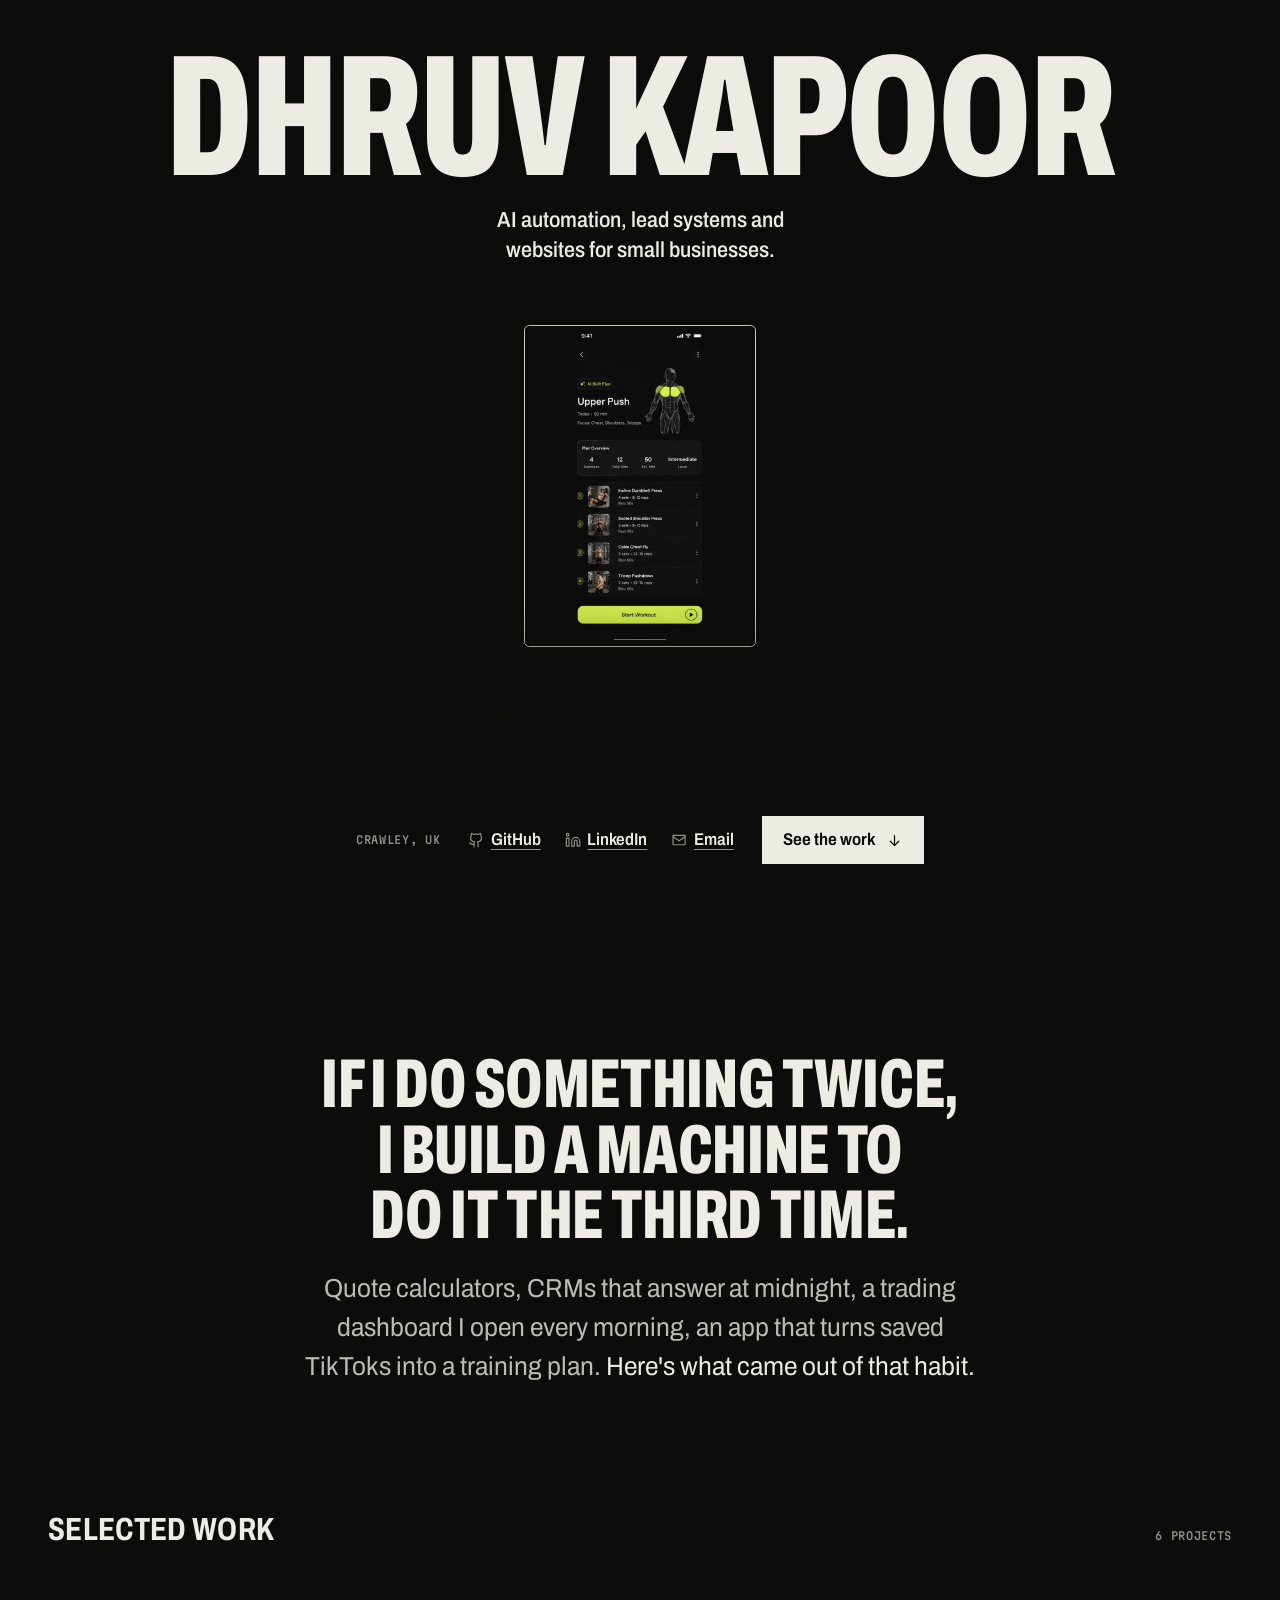
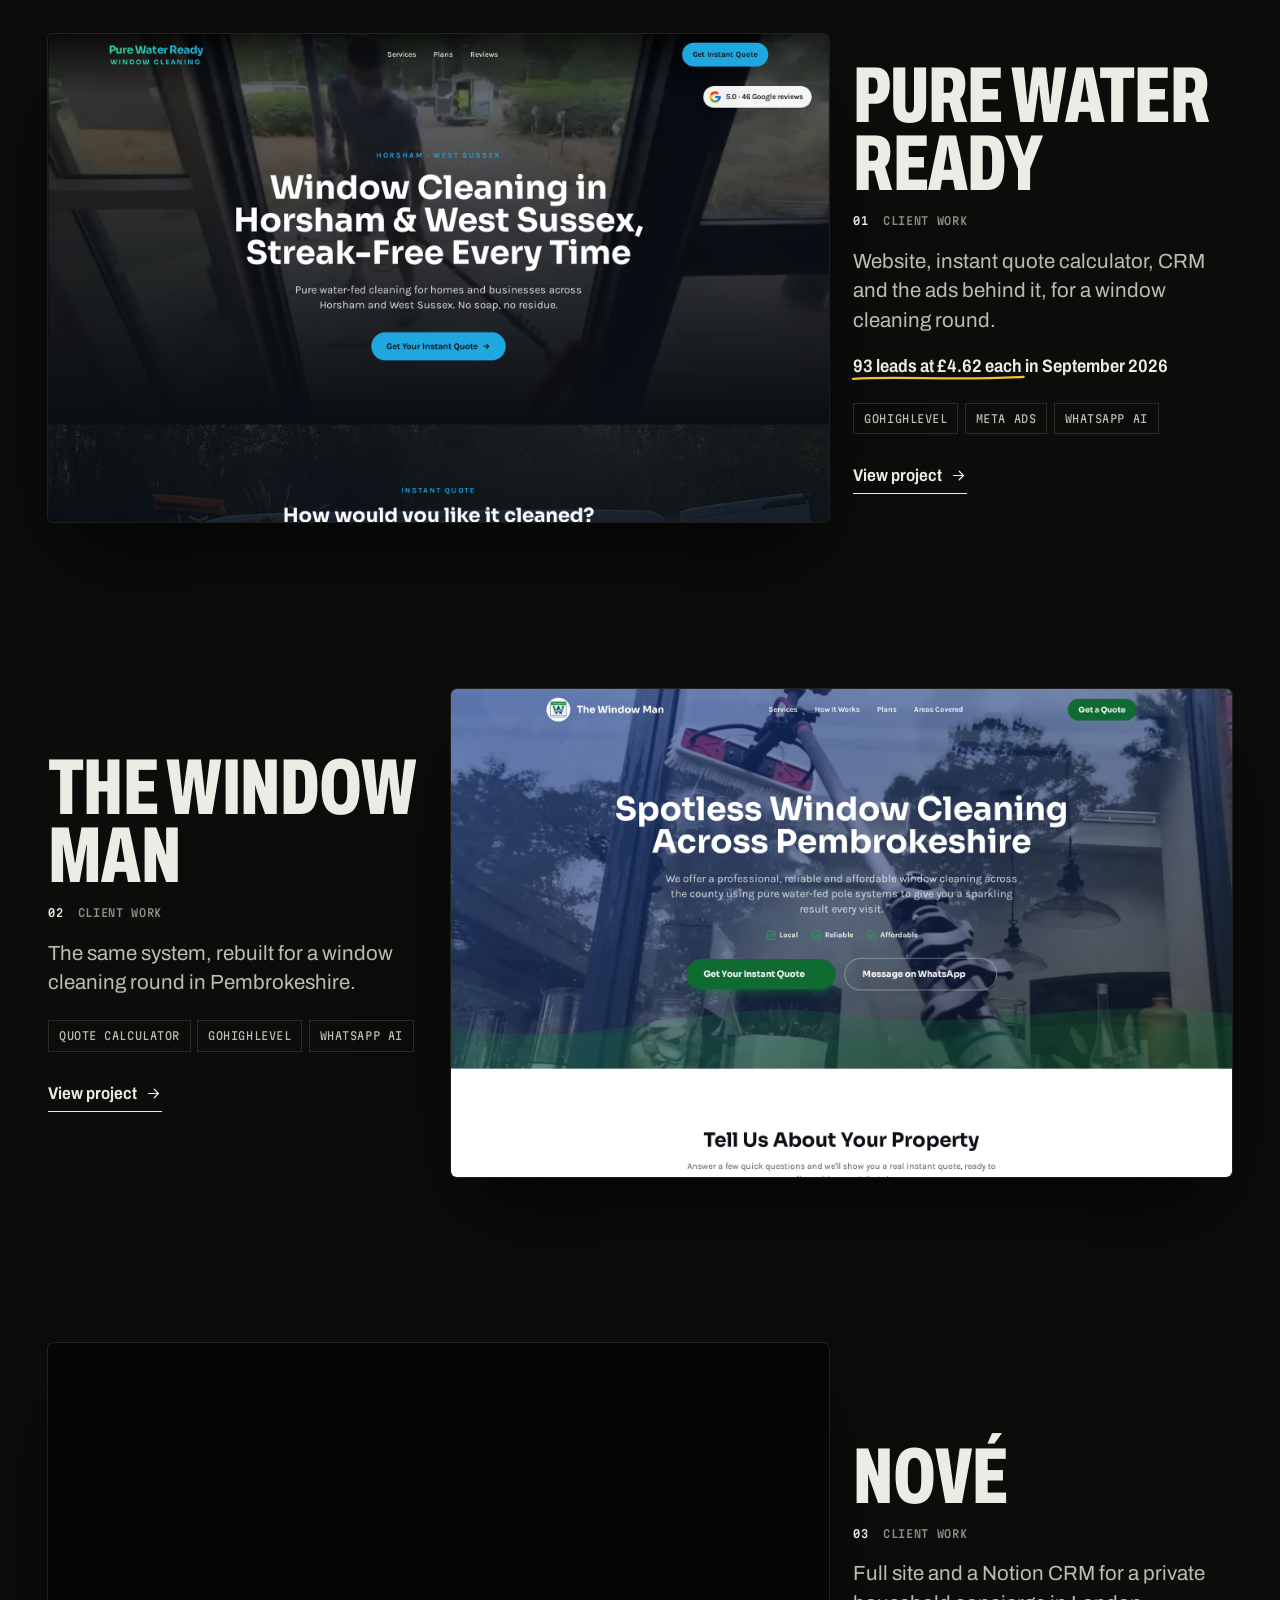
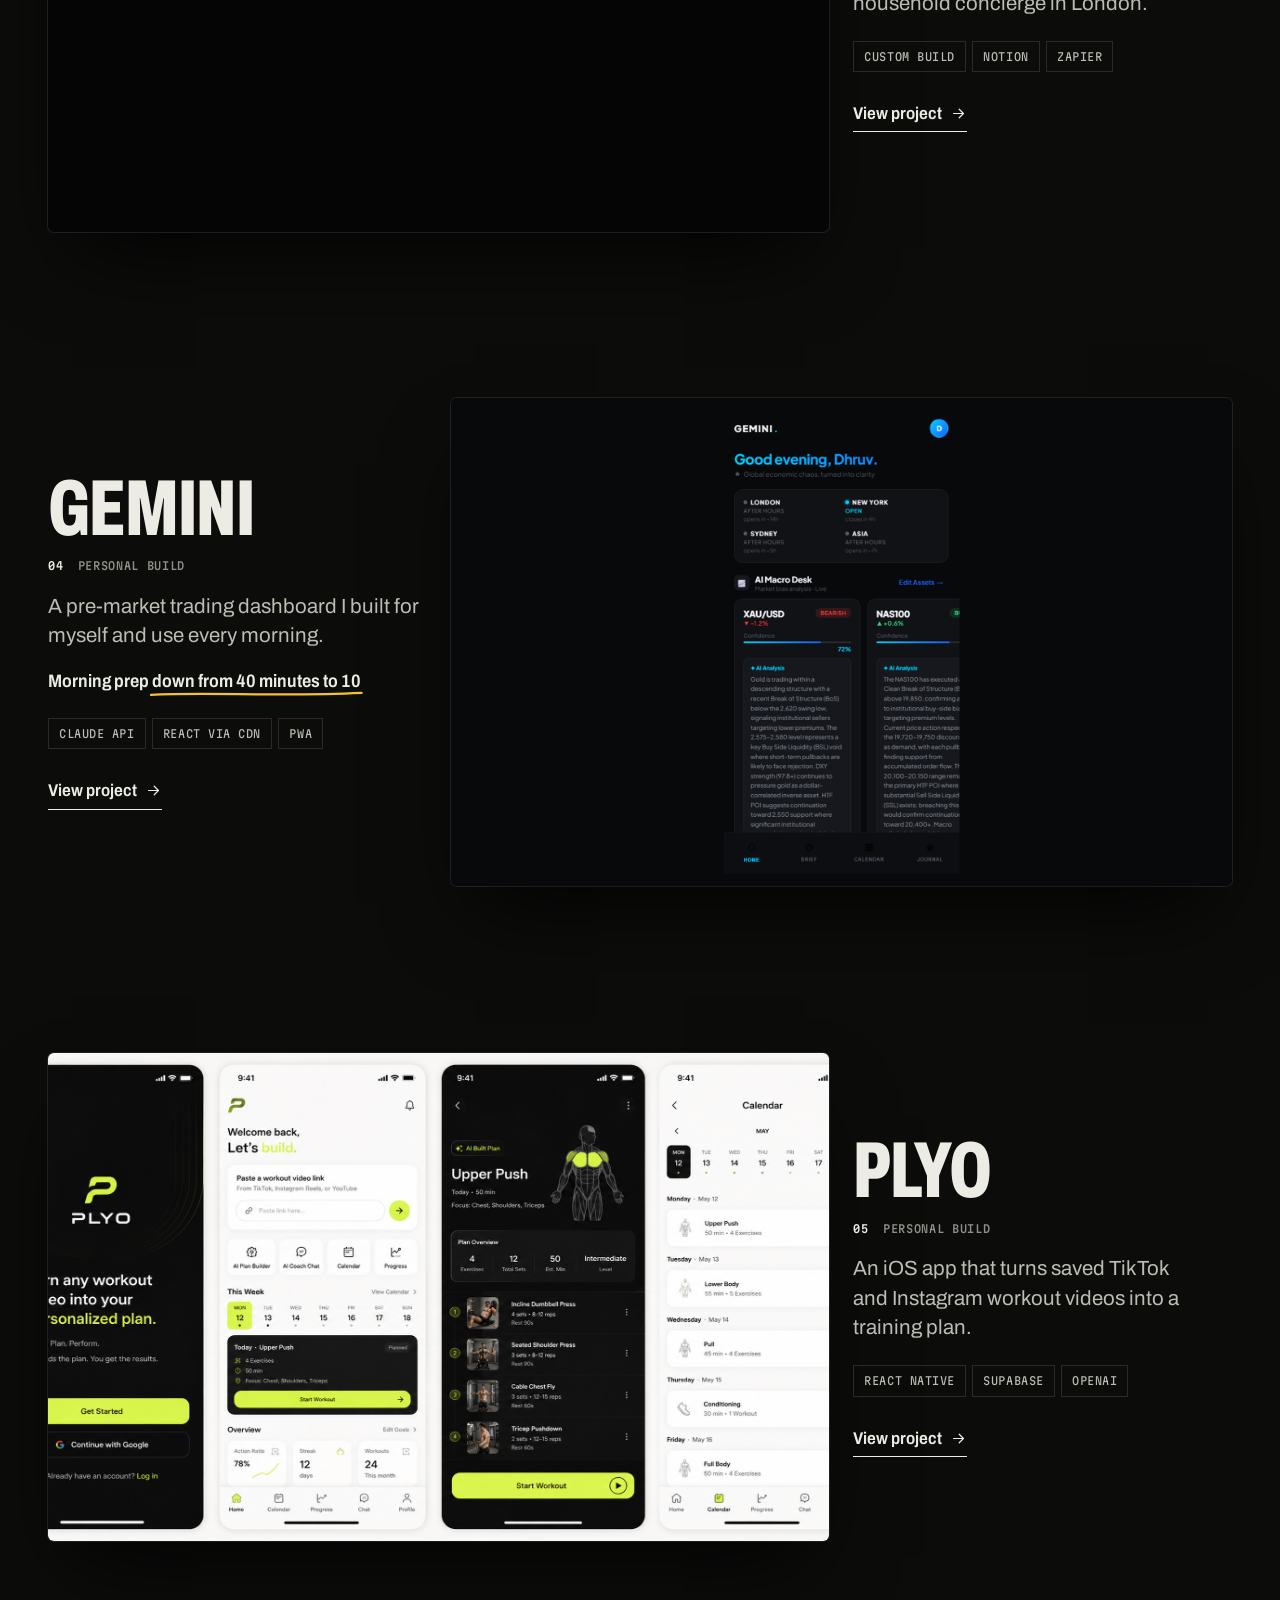
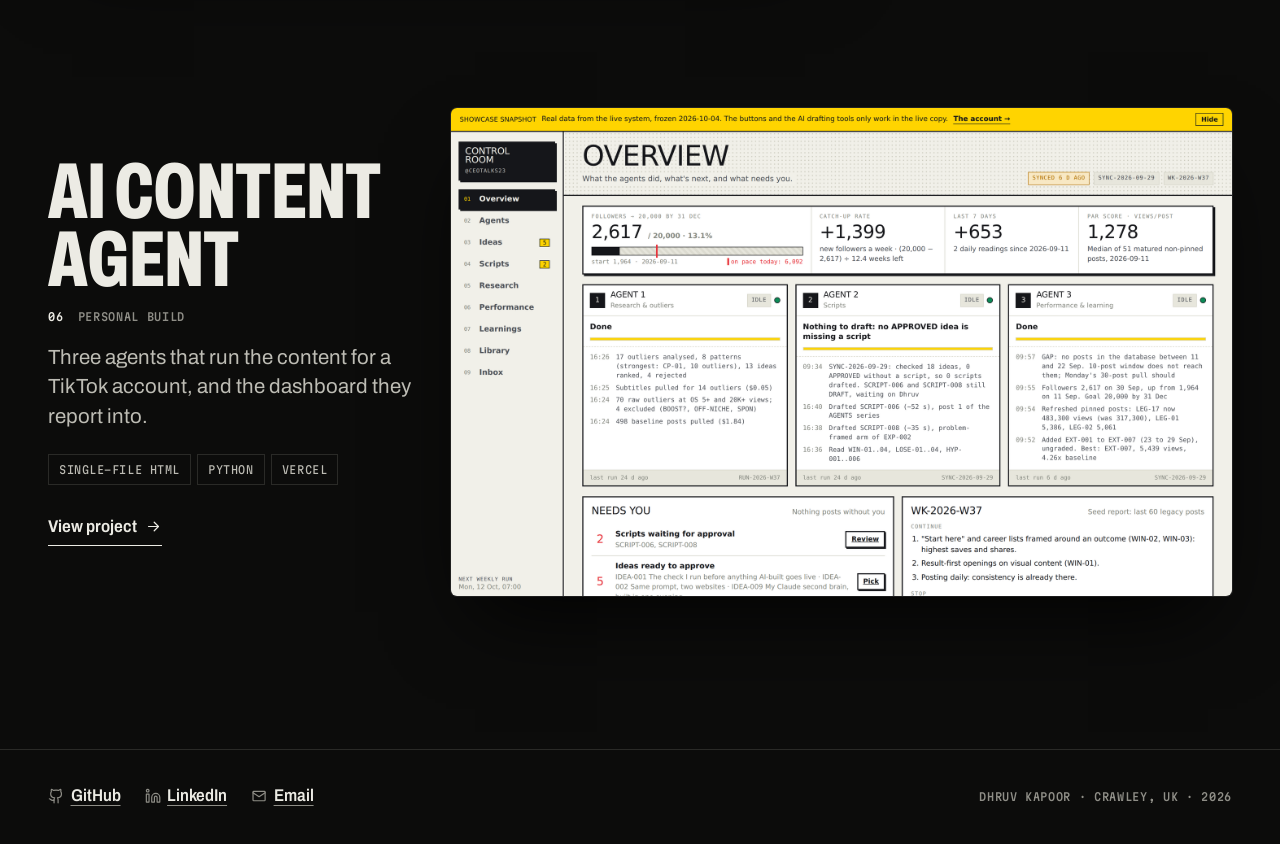
==== index.html @ 8f6ea00a "Initial commit Co-Authored-By: Claude Opus 5.5 <noreply@anthropic.com>" ====
<!doctype html>
<html lang="en-GB">
<head>
<meta charset="utf-8">
<meta name="viewport" content="width=device-width, initial-scale=1">
<title>Dhruv Kapoor · AI automation and lead systems</title>
<meta name="description" content="Dhruv Kapoor, Crawley UK. I build AI automation, lead systems and websites for small businesses. Six builds with real results.">
<meta name="theme-color" content="#0c0c0b">
<meta property="og:title" content="Dhruv Kapoor · AI automation and lead systems">
<meta property="og:description" content="Dhruv Kapoor, Crawley UK. I build AI automation, lead systems and websites for small businesses. Six builds with real results.">
<meta property="og:type" content="website">
<link rel="icon" href="favicon.svg" type="image/svg+xml">
<link rel="preload" href="assets/fonts/archivo-var.woff2" as="font" type="font/woff2" crossorigin>
<link rel="stylesheet" href="assets/site.css">
<link rel="stylesheet" href="assets/stream.css">
<script src="assets/site.js" defer></script>
</head>
<body>
<a class="skip" href="#work">Skip to the work</a>
<header class="hero">
  <div class="stream" aria-hidden="true">
    <div class="stream__space">
      <div class="stream__rails">
        <div class="stream__card stream__card--r" style="animation-delay:0.00s"><img src="public/stream/gemini-home.webp" alt="" width="720" height="1000" decoding="async"></div>
        <div class="stream__card stream__card--r" style="animation-delay:-2.00s"><img src="public/stream/02-purewater-3.webp" alt="" width="720" height="1000" decoding="async"></div>
        <div class="stream__card stream__card--r" style="animation-delay:-4.00s"><img src="public/stream/03-nove-1.webp" alt="" width="720" height="1000" decoding="async"></div>
        <div class="stream__card stream__card--r" style="animation-delay:-6.00s"><img src="public/stream/plyo-1.webp" alt="" width="720" height="1000" decoding="async"></div>
        <div class="stream__card stream__card--r" style="animation-delay:-8.00s"><img src="public/stream/04-windowman-1.webp" alt="" width="720" height="1000" decoding="async"></div>
        <div class="stream__card stream__card--r" style="animation-delay:-10.00s"><img src="public/stream/05-content-1.webp" alt="" width="720" height="1000" decoding="async"></div>
        <div class="stream__card stream__card--r" style="animation-delay:-12.00s"><img src="public/stream/06-nove-2.webp" alt="" width="720" height="1000" decoding="async"></div>
        <div class="stream__card stream__card--r" style="animation-delay:-14.00s"><img src="public/stream/07-purewater-2.webp" alt="" width="720" height="1000" decoding="async"></div>
        <div class="stream__card stream__card--r" style="animation-delay:-16.00s"><img src="public/stream/08-windowman-2.webp" alt="" width="720" height="1000" decoding="async"></div>
        <div class="stream__card stream__card--r" style="animation-delay:-18.00s"><img src="public/stream/09-content-2.webp" alt="" width="720" height="1000" decoding="async"></div>
        <div class="stream__card stream__card--r" style="animation-delay:-20.00s"><img src="public/stream/10-nove-4.webp" alt="" width="720" height="1000" decoding="async"></div>
        <div class="stream__card stream__card--r" style="animation-delay:-22.00s"><img src="public/stream/11-nove-5.webp" alt="" width="720" height="1000" decoding="async"></div>
        <div class="stream__card stream__card--r" style="animation-delay:-24.00s"><img src="public/stream/plyo-3.webp" alt="" width="720" height="1000" decoding="async"></div>
        <div class="stream__card stream__card--l" style="animation-delay:0.00s"><img src="public/stream/gemini-home.webp" alt="" width="720" height="1000" decoding="async"></div>
        <div class="stream__card stream__card--l" style="animation-delay:-2.00s"><img src="public/stream/02-purewater-3.webp" alt="" width="720" height="1000" decoding="async"></div>
        <div class="stream__card stream__card--l" style="animation-delay:-4.00s"><img src="public/stream/03-nove-1.webp" alt="" width="720" height="1000" decoding="async"></div>
        <div class="stream__card stream__card--l" style="animation-delay:-6.00s"><img src="public/stream/plyo-1.webp" alt="" width="720" height="1000" decoding="async"></div>
        <div class="stream__card stream__card--l" style="animation-delay:-8.00s"><img src="public/stream/04-windowman-1.webp" alt="" width="720" height="1000" decoding="async"></div>
        <div class="stream__card stream__card--l" style="animation-delay:-10.00s"><img src="public/stream/05-content-1.webp" alt="" width="720" height="1000" decoding="async"></div>
        <div class="stream__card stream__card--l" style="animation-delay:-12.00s"><img src="public/stream/06-nove-2.webp" alt="" width="720" height="1000" decoding="async"></div>
        <div class="stream__card stream__card--l" style="animation-delay:-14.00s"><img src="public/stream/07-purewater-2.webp" alt="" width="720" height="1000" decoding="async"></div>
        <div class="stream__card stream__card--l" style="animation-delay:-16.00s"><img src="public/stream/08-windowman-2.webp" alt="" width="720" height="1000" decoding="async"></div>
        <div class="stream__card stream__card--l" style="animation-delay:-18.00s"><img src="public/stream/09-content-2.webp" alt="" width="720" height="1000" decoding="async"></div>
        <div class="stream__card stream__card--l" style="animation-delay:-20.00s"><img src="public/stream/10-nove-4.webp" alt="" width="720" height="1000" decoding="async"></div>
        <div class="stream__card stream__card--l" style="animation-delay:-22.00s"><img src="public/stream/11-nove-5.webp" alt="" width="720" height="1000" decoding="async"></div>
        <div class="stream__card stream__card--l" style="animation-delay:-24.00s"><img src="public/stream/plyo-3.webp" alt="" width="720" height="1000" decoding="async"></div>
      </div>
    </div>
  </div>
  <div class="hero__scrim" aria-hidden="true"></div>
  <div class="hero__top wrap">
    <h1 class="hero__name">Dhruv Kapoor</h1>
    <p class="hero__role">AI automation, lead systems and websites for small businesses.</p>
  </div>
  <div class="hero__bottom wrap">
    <p class="edge hero__place"><span>Crawley, UK</span></p>
    <ul class="links" role="list">
        <li><a href="https://github.com/ceotrades"><svg class="icon" viewBox="0 0 24 24" aria-hidden="true" focusable="false"><path d="M15 22v-4a4.8 4.8 0 0 0-1-3.5c3 0 6-2 6-5.5.08-1.25-.27-2.48-1-3.5.28-1.15.28-2.35 0-3.5 0 0-1 0-3 1.5-2.64-.5-5.36-.5-8 0C6 2 5 2 5 2c-.3 1.15-.3 2.35 0 3.5A5.4 5.4 0 0 0 4 9c0 3.5 3 5.5 6 5.5-.39.49-.68 1.05-.85 1.65S8.93 17.38 9 18v4"/><path d="M9 18c-4.51 2-5-2-7-2"/></svg>GitHub</a></li>
        <li><a href="LINKEDIN_URL"><svg class="icon" viewBox="0 0 24 24" aria-hidden="true" focusable="false"><path d="M16 8a6 6 0 0 1 6 6v7h-4v-7a2 2 0 0 0-4 0v7h-4v-7a6 6 0 0 1 6-6z"/><path d="M2 9h4v12H2z"/><circle cx="4" cy="4" r="2"/></svg>LinkedIn</a></li>
        <li><a href="mailto:dhruv.kapoorr@hotmail.com"><svg class="icon" viewBox="0 0 24 24" aria-hidden="true" focusable="false"><rect x="3" y="5" width="18" height="14" rx="1"/><path d="m3 7 9 6 9-6"/></svg>Email</a></li>
      </ul>
    <a class="btn btn--solid hero__cta" href="#work">See the work<svg class="icon" viewBox="0 0 24 24" aria-hidden="true" focusable="false"><path d="M12 5v14"/><path d="m6 13 6 6 6-6"/></svg></a>
  </div>
</header>

<div class="wrap intro-row">
  <p class="intro"><span class="intro__lead">If I do something twice, I build a machine to do it the third time.</span> <span class="dim">Quote calculators, CRMs that answer at midnight, a trading dashboard I open every morning, an app that turns saved TikToks into a training plan.</span> Here's what came out of that habit.</p>
</div>

<main id="main">
  <section class="work" id="work" aria-labelledby="work-title">
    <div class="wrap work__head">
      <h2 class="section-title" id="work-title">Selected work</h2>
      <p class="edge"><span>6 projects</span></p>
    </div>
    <ol class="work__list wrap" role="list">
    <li class="proj">
      <a class="proj__link" href="projects/purewater-ready.html">
        <div class="proj__media">
          <div class="proj__shot shot" data-blank="Screenshot to follow">
            <img src="public/purewater-ready/screenshot.png" alt="Pure Water Ready homepage: the headline, an instant quote button and the Google reviews badge" width="1920" height="1200" loading="lazy" decoding="async">
          </div>
        </div>
        <div class="proj__text">
          <h3 class="proj__name">Pure Water Ready</h3>
          <p class="proj__meta edge"><span class="is-ink">01</span><span>Client work</span></p>
          <p class="proj__line">Website, instant quote calculator, CRM and the ads behind it, for a window cleaning round.</p>
          <p class="proj__result"><span class="u">93 leads at £4.62 each</span> in September 2026</p>
          <ul class="proj__tech" role="list"><li>GoHighLevel</li><li>Meta Ads</li><li>WhatsApp AI</li></ul>
          <span class="proj__go">View project<svg class="icon" viewBox="0 0 24 24" aria-hidden="true" focusable="false"><path d="M5 12h14"/><path d="m13 6 6 6-6 6"/></svg></span>
        </div>
      </a>
    </li>
    <li class="proj">
      <a class="proj__link" href="projects/the-window-man.html">
        <div class="proj__media">
          <div class="proj__shot shot" data-blank="Screenshot to follow">
            <img src="public/the-window-man/screenshot.png" alt="The Window Man homepage with buttons for an instant quote and for WhatsApp" width="1920" height="1200" loading="lazy" decoding="async">
          </div>
        </div>
        <div class="proj__text">
          <h3 class="proj__name">The Window Man</h3>
          <p class="proj__meta edge"><span class="is-ink">02</span><span>Client work</span></p>
          <p class="proj__line">The same system, rebuilt for a window cleaning round in Pembrokeshire.</p>
          <ul class="proj__tech" role="list"><li>Quote calculator</li><li>GoHighLevel</li><li>WhatsApp AI</li></ul>
          <span class="proj__go">View project<svg class="icon" viewBox="0 0 24 24" aria-hidden="true" focusable="false"><path d="M5 12h14"/><path d="m13 6 6 6-6 6"/></svg></span>
        </div>
      </a>
    </li>
    <li class="proj">
      <a class="proj__link" href="projects/nove.html">
        <div class="proj__media">
          <div class="proj__shot shot" data-blank="Screenshot to follow">
            <img src="public/nove/screenshot.png" alt="NOVÉ homepage: an aircraft over a coastline behind the NOVÉ wordmark and an enquiry button" width="1920" height="1200" loading="lazy" decoding="async">
          </div>
        </div>
        <div class="proj__text">
          <h3 class="proj__name">NOVÉ</h3>
          <p class="proj__meta edge"><span class="is-ink">03</span><span>Client work</span></p>
          <p class="proj__line">Full site and a Notion CRM for a private household concierge in London.</p>
          <ul class="proj__tech" role="list"><li>Custom build</li><li>Notion</li><li>Zapier</li></ul>
          <span class="proj__go">View project<svg class="icon" viewBox="0 0 24 24" aria-hidden="true" focusable="false"><path d="M5 12h14"/><path d="m13 6 6 6-6 6"/></svg></span>
        </div>
      </a>
    </li>
    <li class="proj">
      <a class="proj__link" href="projects/gemini.html">
        <div class="proj__media">
          <div class="proj__shot shot" data-blank="Screenshot to follow">
            <img src="public/gemini/screenshot.png" alt="GEMINI dashboard with news, the economic calendar and the trade journal on one screen" width="1920" height="1200" loading="lazy" decoding="async">
          </div>
        </div>
        <div class="proj__text">
          <h3 class="proj__name">GEMINI</h3>
          <p class="proj__meta edge"><span class="is-ink">04</span><span>Personal build</span></p>
          <p class="proj__line">A pre-market trading dashboard I built for myself and use every morning.</p>
          <p class="proj__result">Morning prep <span class="u">down from 40 minutes to 10</span></p>
          <ul class="proj__tech" role="list"><li>Claude API</li><li>React via CDN</li><li>PWA</li></ul>
          <span class="proj__go">View project<svg class="icon" viewBox="0 0 24 24" aria-hidden="true" focusable="false"><path d="M5 12h14"/><path d="m13 6 6 6-6 6"/></svg></span>
        </div>
      </a>
    </li>
    <li class="proj">
      <a class="proj__link" href="projects/plyo.html">
        <div class="proj__media">
          <div class="proj__shot shot" data-blank="Screenshot to follow">
            <img src="public/plyo/screenshot.png" alt="Four Plyo screens: sign-in, the home screen with this week's plan, an Upper Push workout with a body map, and the training calendar" width="1920" height="1200" loading="lazy" decoding="async">
          </div>
        </div>
        <div class="proj__text">
          <h3 class="proj__name">Plyo</h3>
          <p class="proj__meta edge"><span class="is-ink">05</span><span>Personal build</span></p>
          <p class="proj__line">An iOS app that turns saved TikTok and Instagram workout videos into a training plan.</p>
          <ul class="proj__tech" role="list"><li>React Native</li><li>Supabase</li><li>OpenAI</li></ul>
          <span class="proj__go">View project<svg class="icon" viewBox="0 0 24 24" aria-hidden="true" focusable="false"><path d="M5 12h14"/><path d="m13 6 6 6-6 6"/></svg></span>
        </div>
      </a>
    </li>
    <li class="proj">
      <a class="proj__link" href="projects/content-agent.html">
        <div class="proj__media">
          <div class="proj__shot shot" data-blank="Screenshot to follow">
            <img src="public/content-agent/screenshot.png" alt="Content Control Room overview: follower goal, the status of the three agents and the decisions waiting for review" width="1920" height="1200" loading="lazy" decoding="async">
          </div>
        </div>
        <div class="proj__text">
          <h3 class="proj__name">AI Content Agent</h3>
          <p class="proj__meta edge"><span class="is-ink">06</span><span>Personal build</span></p>
          <p class="proj__line">Three agents that run the content for a TikTok account, and the dashboard they report into.</p>
          <ul class="proj__tech" role="list"><li>Single-file HTML</li><li>Python</li><li>Vercel</li></ul>
          <span class="proj__go">View project<svg class="icon" viewBox="0 0 24 24" aria-hidden="true" focusable="false"><path d="M5 12h14"/><path d="m13 6 6 6-6 6"/></svg></span>
        </div>
      </a>
    </li>
    </ol>
  </section>

</main>

<footer class="foot">
  <div class="wrap">
    <div class="foot__row">
      <ul class="links" role="list">
        <li><a href="https://github.com/ceotrades"><svg class="icon" viewBox="0 0 24 24" aria-hidden="true" focusable="false"><path d="M15 22v-4a4.8 4.8 0 0 0-1-3.5c3 0 6-2 6-5.5.08-1.25-.27-2.48-1-3.5.28-1.15.28-2.35 0-3.5 0 0-1 0-3 1.5-2.64-.5-5.36-.5-8 0C6 2 5 2 5 2c-.3 1.15-.3 2.35 0 3.5A5.4 5.4 0 0 0 4 9c0 3.5 3 5.5 6 5.5-.39.49-.68 1.05-.85 1.65S8.93 17.38 9 18v4"/><path d="M9 18c-4.51 2-5-2-7-2"/></svg>GitHub</a></li>
        <li><a href="LINKEDIN_URL"><svg class="icon" viewBox="0 0 24 24" aria-hidden="true" focusable="false"><path d="M16 8a6 6 0 0 1 6 6v7h-4v-7a2 2 0 0 0-4 0v7h-4v-7a6 6 0 0 1 6-6z"/><path d="M2 9h4v12H2z"/><circle cx="4" cy="4" r="2"/></svg>LinkedIn</a></li>
        <li><a href="mailto:dhruv.kapoorr@hotmail.com"><svg class="icon" viewBox="0 0 24 24" aria-hidden="true" focusable="false"><rect x="3" y="5" width="18" height="14" rx="1"/><path d="m3 7 9 6 9-6"/></svg>Email</a></li>
      </ul>
      <p class="edge"><span>Dhruv Kapoor · Crawley, UK · 2026</span></p>
    </div>
  </div>
</footer>
</body>
</html>
---- assets/site.css ----
/* Dhruv Kapoor — portfolio. Contact sheet: film-base black, print off-white, one china-marker yellow. */

@font-face {
  font-family: "Archivo";
  src: url("fonts/archivo-var.woff2") format("woff2");
  font-weight: 100 900;
  font-stretch: 62% 125%;
  font-display: swap;
}

@font-face {
  font-family: "Martian Mono";
  src: url("fonts/martian-mono-var.woff2") format("woff2");
  font-weight: 100 800;
  font-stretch: 75% 112.5%;
  font-display: swap;
}

:root {
  --film: #0c0c0b;
  --rebate: #161614;
  --rule: #2a2a27;
  --edge: #8f8e87;
  --ink-2: #bdbcb4;
  --ink: #ecebe4;
  --marker: #f2c230;

  --sans: "Archivo", "Helvetica Neue", Arial, sans-serif;
  --mono: "Martian Mono", ui-monospace, "SFMono-Regular", Menlo, monospace;

  --gutter: clamp(1rem, 4vw, 3rem);
  --max: 80rem;
  --ease-out: cubic-bezier(0.16, 1, 0.3, 1);

  color-scheme: dark;
}

*,
*::before,
*::after {
  box-sizing: border-box;
}

html {
  -webkit-text-size-adjust: 100%;
  text-size-adjust: 100%;
  scrollbar-color: #3a3a36 var(--film);
  scroll-padding-top: 2rem;
}

body {
  margin: 0;
  background: var(--film);
  color: var(--ink);
  font-family: var(--sans);
  font-size: 1.0625rem;
  line-height: 1.6;
  font-stretch: 100%;
  font-kerning: normal;
  -webkit-font-smoothing: antialiased;
  -moz-osx-font-smoothing: grayscale;
  caret-color: var(--marker);
}

::selection {
  background: var(--marker);
  color: var(--film);
}

img {
  display: block;
  max-width: 100%;
  height: auto;
}

h1,
h2,
h3,
p,
ul,
ol,
dl,
dd,
figure {
  margin: 0;
}

ul[role="list"],
ol[role="list"] {
  list-style: none;
  padding: 0;
}

a {
  color: inherit;
  text-decoration-thickness: 1px;
  text-underline-offset: 0.22em;
  text-decoration-color: var(--edge);
  transition: text-decoration-color 0.2s var(--ease-out), color 0.2s var(--ease-out);
}

a:hover {
  text-decoration-color: var(--marker);
}

:focus-visible {
  outline: 2px solid var(--marker);
  outline-offset: 4px;
}

.skip {
  position: absolute;
  left: var(--gutter);
  top: -4rem;
  z-index: 10;
  padding: 0.75rem 1rem;
  background: var(--marker);
  color: var(--film);
  font-weight: 700;
  text-decoration: none;
}

.skip:focus {
  top: 1rem;
}

.visually-hidden {
  position: absolute;
  width: 1px;
  height: 1px;
  padding: 0;
  margin: -1px;
  overflow: hidden;
  clip: rect(0 0 0 0);
  white-space: nowrap;
  border: 0;
}

.wrap {
  width: 100%;
  max-width: var(--max);
  margin-inline: auto;
  padding-inline: var(--gutter);
}

.icon {
  width: 1em;
  height: 1em;
  flex: none;
  fill: none;
  stroke: currentColor;
  stroke-width: 1.75;
  stroke-linecap: round;
  stroke-linejoin: round;
}

/* ---------- Edge print: the film's own data line ---------- */

.edge {
  display: flex;
  justify-content: space-between;
  gap: 1rem;
  font-family: var(--mono);
  font-size: 0.6875rem;
  font-stretch: 87.5%;
  font-weight: 500;
  line-height: 1.3;
  letter-spacing: 0.06em;
  text-transform: uppercase;
  color: var(--edge);
}

.edge .is-ink {
  color: var(--ink);
}

.edge .run {
  display: flex;
  flex-wrap: wrap;
  gap: 0 1.1em;
}

.edge .run > span {
  white-space: nowrap;
}

.edge-domain {
  display: none;
}

@media (min-width: 40rem) {
  .edge-domain {
    display: inline;
  }
}

.edge > span:last-child:not(:first-child) {
  flex: none;
  text-align: right;
}

.edge > span:first-child:not(:last-child) {
  min-width: 0;
  overflow: hidden;
  text-overflow: ellipsis;
  white-space: nowrap;
}

/* ---------- Home masthead ---------- */

:root {
  --sprocket-x: url("data:image/svg+xml,%3Csvg xmlns='http://www.w3.org/2000/svg' width='20' height='8'%3E%3Crect x='4' y='0' width='12' height='8' rx='1.6' fill='%23a9a8a0'/%3E%3C/svg%3E");
  --sprocket-y: url("data:image/svg+xml,%3Csvg xmlns='http://www.w3.org/2000/svg' width='8' height='20'%3E%3Crect x='0' y='4' width='8' height='12' rx='1.6' fill='%23a9a8a0'/%3E%3C/svg%3E");
}

.masthead {
  padding-top: clamp(2rem, 6vw, 4rem);
}

.name {
  font-size: clamp(4rem, 30.5vw, 15rem);
  font-stretch: 62%;
  font-weight: 800;
  line-height: 0.82;
  letter-spacing: -0.012em;
  text-transform: uppercase;
  white-space: nowrap;
}

.name span {
  display: block;
}

.masthead__aside {
  display: flex;
  flex-wrap: wrap;
  align-items: center;
  gap: 0.75rem 2rem;
  margin-top: clamp(1.5rem, 3vw, 2.25rem);
  padding-top: 1rem;
  border-top: 1px solid var(--rule);
}

.role {
  flex: 1 1 22rem;
  font-size: clamp(1.0625rem, 1.6vw, 1.25rem);
  font-stretch: 87.5%;
  font-weight: 550;
  line-height: 1.35;
}

.links {
  display: flex;
  flex-wrap: wrap;
  gap: 0.25rem 1.5rem;
}

.links a {
  display: inline-flex;
  align-items: center;
  gap: 0.4rem;
  min-height: 2.75rem;
  font-weight: 600;
  font-stretch: 87.5%;
  text-decoration-line: underline;
}

.links .icon {
  width: 0.95em;
  height: 0.95em;
  color: var(--edge);
}

.intro {
  max-width: 36ch;
  margin-top: clamp(2.5rem, 6vw, 4.5rem);
  font-size: clamp(1.3125rem, 2.6vw, 1.875rem);
  line-height: 1.42;
  font-stretch: 93%;
  color: var(--ink);
  text-wrap: pretty;
}

.intro .dim {
  color: var(--ink-2);
}

@media (min-width: 46rem) {
  .name {
    font-size: min(15.2vw, 15.25rem);
  }

  .name span {
    display: inline;
  }
}

/* ---------- The sheet ---------- */

.sheet-head {
  display: flex;
  align-items: baseline;
  justify-content: space-between;
  gap: 1rem;
  margin-top: clamp(4rem, 9vw, 7rem);
  padding-bottom: 1rem;
  border-bottom: 1px solid var(--rule);
}

.section-title {
  font-size: clamp(1.375rem, 2.5vw, 1.75rem);
  font-stretch: 75%;
  font-weight: 700;
  line-height: 1;
  text-transform: uppercase;
  letter-spacing: 0.01em;
}

/* Phone: one continuous vertical strip, perforations down both sides. */
ul.sheet {
  display: grid;
  margin-top: 2rem;
  padding: 0 1.75rem;
  list-style: none;
  background:
    var(--sprocket-y) left 0.5rem top / 0.5rem 1.25rem repeat-y,
    var(--sprocket-y) right 0.5rem top / 0.5rem 1.25rem repeat-y,
    var(--rebate);
}

.sheet > li {
  padding-block: 1.25rem 2rem;
}

.sheet > li + li {
  border-top: 1px solid var(--film);
}

.frame__link {
  display: block;
  height: 100%;
  color: inherit;
  text-decoration: none;
  outline: none;
}

.neg {
  position: relative;
  background: var(--rebate);
}

.neg .edge:first-child {
  padding: 0.125rem 0.125rem 0.5rem;
}

.neg .edge:last-child {
  padding: 0.5rem 0.125rem 0.125rem;
}

/* Wider screens: strips of frames abutting, perforations along top and bottom. */
@media (min-width: 46rem) {
  ul.sheet {
    grid-template-columns: repeat(2, 1fr);
    row-gap: 4rem;
    padding: 0;
    background: none;
  }

  .sheet > li {
    padding: 0;
  }

  .sheet > li + li {
    border-top: 0;
  }

  .sheet .neg {
    padding: 1.625rem 0.75rem;
    background:
      var(--sprocket-x) left top 0.5rem / 1.25rem 0.5rem repeat-x,
      var(--sprocket-x) left bottom 0.5rem / 1.25rem 0.5rem repeat-x,
      var(--rebate);
  }

  .sheet > li:nth-child(2n) .neg {
    border-left: 1px solid var(--film);
  }

  .sheet .frame__title,
  .sheet .frame__desc,
  .sheet .frame__result {
    padding-right: 1.5rem;
  }
}

@media (min-width: 72rem) {
  ul.sheet {
    grid-template-columns: repeat(3, 1fr);
  }

  .sheet > li:nth-child(2n) .neg {
    border-left: 0;
  }

  .sheet > li:not(:nth-child(3n + 1)) .neg {
    border-left: 1px solid var(--film);
  }
}

.shot {
  position: relative;
  aspect-ratio: 16 / 9;
  overflow: hidden;
  background: #050505;
}

.shot img {
  width: 100%;
  height: 100%;
  object-fit: cover;
  object-position: top center;
  transition: transform 0.7s var(--ease-out);
}

.shot--phone img {
  object-fit: contain;
  object-position: center;
}

.frame__link:hover .shot img,
.frame__link:focus-visible .shot img {
  transform: scale(1.025);
}

/* A frame with no print yet: the screenshot file has not been added. */
.shot.is-blank img {
  visibility: hidden;
}

.shot.is-blank::after {
  content: attr(data-blank);
  position: absolute;
  inset: 0;
  display: grid;
  place-items: center;
  padding: 1rem;
  font-family: var(--mono);
  font-size: 0.6875rem;
  letter-spacing: 0.06em;
  text-transform: uppercase;
  text-align: center;
  color: var(--edge);
  background: #0a0a09;
  outline: 1px dashed var(--rule);
  outline-offset: -0.75rem;
}

.frame__title {
  margin-top: 1.25rem;
  font-size: clamp(1.875rem, 3.2vw, 2.375rem);
  font-stretch: 72%;
  font-weight: 750;
  line-height: 0.95;
  letter-spacing: -0.005em;
}

.frame__desc {
  max-width: 40ch;
  margin-top: 0.625rem;
  color: var(--ink-2);
  line-height: 1.5;
  text-wrap: pretty;
}

.frame__result {
  margin-top: 0.875rem;
  font-weight: 600;
  font-stretch: 87.5%;
  font-variant-numeric: tabular-nums;
}

/* ---------- China-marker strokes ---------- */

.mark {
  position: absolute;
  z-index: 2;
  inset: -0.75rem;
  width: calc(100% + 1.5rem);
  height: calc(100% + 1.5rem);
  overflow: visible;
  pointer-events: none;
}

.mark path,
.ink-mark path {
  fill: none;
  stroke: var(--marker);
  stroke-linecap: round;
  stroke-linejoin: round;
  stroke-dasharray: 1;
  stroke-dashoffset: 1;
}

.mark path {
  stroke-width: 3;
  transition: stroke-dashoffset 0.6s var(--ease-out);
}


.frame__link:hover .mark path,
.frame__link:focus-visible .mark path,
.is-marked > .mark path {
  stroke-dashoffset: 0;
}

/* Marks on words: underline and ring. Visible by default; JS only replays the draw. */
.u,
.o {
  position: relative;
  white-space: nowrap;
}

.u {
  padding-bottom: 0.08em;
}

.o {
  margin-inline: 0.2em;
  padding-inline: 0.1em;
}

.ink-mark {
  position: absolute;
  overflow: visible;
  pointer-events: none;
}

.u .ink-mark {
  left: -0.1em;
  right: -0.1em;
  bottom: -0.3em;
  width: calc(100% + 0.2em);
  height: 0.45em;
}

.o .ink-mark {
  left: -0.3em;
  top: -0.32em;
  width: calc(100% + 0.6em);
  height: calc(100% + 0.64em);
}

.ink-mark path {
  stroke-width: 2.25;
  stroke-dashoffset: 0;
  transition: stroke-dashoffset 0.8s var(--ease-out);
}

.ink-mark.is-waiting path {
  stroke-dashoffset: 1;
}

/* ---------- Tools strip: a run of film ---------- */

.tools {
  margin-top: clamp(5rem, 11vw, 8.5rem);
}

.tools .section-title {
  padding-bottom: 1rem;
}

.strip {
  position: relative;
  padding: 2.25rem 0;
  background: var(--rebate);
}

.strip::before,
.strip::after {
  content: "";
  position: absolute;
  left: 0;
  right: 0;
  height: 0.5rem;
  background-image: var(--sprocket-x);
  background-size: 1.25rem 0.5rem;
  background-repeat: repeat-x;
}

.strip::before {
  top: 0.625rem;
}

.strip::after {
  bottom: 0.625rem;
}

.strip ul {
  display: flex;
  flex-wrap: wrap;
  gap: 0.5rem 1.75rem;
  padding: 0;
  list-style: none;
}

.strip li {
  font-size: clamp(1.25rem, 2.6vw, 1.75rem);
  font-stretch: 75%;
  font-weight: 600;
  line-height: 1.35;
  white-space: nowrap;
}

/* ---------- Footer ---------- */

.foot {
  margin-top: clamp(5rem, 11vw, 8.5rem);
  padding-block: 3rem 2.5rem;
  border-top: 1px solid var(--rule);
}

.foot__mail {
  display: inline-block;
  max-width: 100%;
  font-size: clamp(1.75rem, 7vw, 4.25rem);
  font-stretch: 68%;
  font-weight: 750;
  line-height: 1.05;
  overflow-wrap: anywhere;
  text-decoration-thickness: 2px;
  text-underline-offset: 0.16em;
}

.foot__row {
  display: flex;
  flex-wrap: wrap;
  justify-content: space-between;
  gap: 1rem 2rem;
  margin-top: 2.5rem;
}

.foot__row .links a {
  min-height: auto;
}

/* ---------- Project page ---------- */

.topbar {
  display: flex;
  justify-content: space-between;
  align-items: center;
  gap: 1rem;
  padding-block: 1.25rem;
}

.topbar a {
  display: inline-flex;
  align-items: center;
  gap: 0.5rem;
  min-height: 2.75rem;
  font-weight: 600;
  font-stretch: 87.5%;
  text-decoration: none;
}

.topbar a:hover {
  color: var(--marker);
}

.p-head {
  padding-top: clamp(1.5rem, 5vw, 3.5rem);
}

.p-title {
  font-size: clamp(3rem, 13vw, 6rem);
  font-stretch: 62%;
  font-weight: 800;
  line-height: 0.88;
  text-transform: uppercase;
  letter-spacing: -0.005em;
  text-wrap: balance;
}

.p-summary {
  max-width: 36ch;
  margin-top: 1.5rem;
  font-size: clamp(1.25rem, 2.4vw, 1.625rem);
  line-height: 1.38;
  font-stretch: 93%;
  text-wrap: pretty;
}

.p-meta {
  display: flex;
  flex-wrap: wrap;
  align-items: center;
  gap: 1rem 1.5rem;
  margin-top: 2rem;
}

.actions {
  display: flex;
  flex-wrap: wrap;
  gap: 0.75rem;
}

.btn {
  display: inline-flex;
  align-items: center;
  gap: 0.625rem;
  min-height: 3rem;
  padding: 0.75rem 1.25rem;
  border: 1.5px solid var(--ink);
  color: var(--ink);
  font-weight: 650;
  font-stretch: 87.5%;
  line-height: 1.1;
  text-decoration: none;
  transition: background-color 0.2s var(--ease-out), border-color 0.2s var(--ease-out), color 0.2s var(--ease-out);
}

.btn--solid {
  background: var(--ink);
  color: var(--film);
}

.btn:hover {
  border-color: var(--marker);
  color: var(--marker);
}

.btn--solid:hover {
  background: var(--marker);
  color: var(--film);
}

.status {
  max-width: 60ch;
  margin-top: 1.75rem;
  padding-top: 1rem;
  border-top: 1px solid var(--rule);
  color: var(--ink-2);
  font-size: 0.9375rem;
}

.status strong {
  color: var(--ink);
  font-weight: 650;
}

.print {
  margin-top: clamp(2.5rem, 6vw, 4rem);
}

.print .neg {
  padding: 0.625rem;
}


.print .shot {
  aspect-ratio: 16 / 9;
}

.print .shot--phone {
  aspect-ratio: 4 / 3;
}

@media (min-width: 40rem) {
  .print .neg {
    padding: 0.875rem 1rem;
  }
}

.story {
  margin-top: clamp(3.5rem, 8vw, 6rem);
}

.story section {
  display: grid;
  gap: 1.25rem;
  padding-block: 2.5rem 3rem;
  border-top: 1px solid var(--rule);
}

.story h2 {
  font-size: clamp(1.5rem, 2.6vw, 1.875rem);
  font-stretch: 72%;
  font-weight: 750;
  line-height: 1;
}

.story h3 {
  margin-top: 1.25rem;
  font-size: 1.1875rem;
  font-stretch: 87.5%;
  font-weight: 700;
}

.prose {
  display: grid;
  gap: 1.1rem;
  max-width: 65ch;
  color: var(--ink-2);
  text-wrap: pretty;
}

.prose strong,
.prose .lead {
  color: var(--ink);
}

.prose .lead {
  font-size: clamp(1.25rem, 2.2vw, 1.5rem);
  line-height: 1.4;
  font-stretch: 93%;
}

.prose ul {
  display: grid;
  gap: 0.75rem;
  padding-left: 1.1rem;
}

.prose li::marker {
  color: var(--edge);
}

.prose code {
  font-family: var(--mono);
  font-size: 0.85em;
  color: var(--ink);
}

.prose .stack,
.stack {
  display: flex;
  flex-wrap: wrap;
  gap: 0.375rem 0;
  padding: 0;
  list-style: none;
  font-family: var(--mono);
  font-size: 0.8125rem;
  font-stretch: 87.5%;
  font-weight: 500;
  line-height: 1.6;
  letter-spacing: 0.04em;
  color: var(--ink);
}

.stack li {
  white-space: nowrap;
  margin-right: 1.5em;
}

.ledger {
  width: 100%;
  max-width: 40rem;
  border-collapse: collapse;
  font-variant-numeric: tabular-nums;
}

.ledger caption {
  padding-bottom: 0.75rem;
  text-align: left;
  font-family: var(--mono);
  font-size: 0.6875rem;
  letter-spacing: 0.06em;
  text-transform: uppercase;
  color: var(--edge);
}

.ledger th,
.ledger td {
  padding: 0.75rem 0;
  border-top: 1px solid var(--rule);
  vertical-align: baseline;
}

.ledger tr:last-child th,
.ledger tr:last-child td {
  border-bottom: 1px solid var(--rule);
}

.ledger th {
  font-weight: 450;
  text-align: left;
  color: var(--ink-2);
}

.ledger td {
  padding-left: 1rem;
  text-align: right;
  font-size: 1.1875rem;
  font-stretch: 87.5%;
  font-weight: 650;
  color: var(--ink);
}

.ledger td small {
  display: block;
  font-size: 0.8125rem;
  font-weight: 450;
  color: var(--edge);
}

@media (min-width: 56rem) {
  .story section {
    grid-template-columns: repeat(12, 1fr);
    column-gap: 1.5rem;
  }

  .story h2 {
    grid-column: 1 / 4;
    padding-top: 0.25rem;
  }

  .story section > :not(h2) {
    grid-column: 4 / 12;
  }
}

.pager {
  display: grid;
  margin-top: clamp(3rem, 8vw, 5rem);
  border-block: 1px solid var(--rule);
}

.pager a {
  display: flex;
  align-items: center;
  gap: 0.75rem;
  padding-block: 1.5rem;
  text-decoration: none;
}

.pager a + a {
  justify-content: flex-end;
  border-top: 1px solid var(--rule);
}

.pager .icon {
  width: 1.5rem;
  height: 1.5rem;
  color: var(--edge);
  transition: color 0.2s var(--ease-out), transform 0.3s var(--ease-out);
}

.pager strong {
  font-size: clamp(1.625rem, 4vw, 2.5rem);
  font-stretch: 68%;
  font-weight: 750;
  line-height: 1;
  transition: color 0.2s var(--ease-out);
}

.pager a:hover strong,
.pager a:hover .icon {
  color: var(--marker);
}

.pager a:first-child:hover .icon {
  transform: translateX(-0.25rem);
}

.pager a + a:hover .icon {
  transform: translateX(0.25rem);
}

@media (min-width: 40rem) {
  .pager {
    grid-template-columns: 1fr 1fr;
  }

  .pager a {
    padding-block: 2rem;
  }

  .pager a + a {
    padding-left: 1.5rem;
    border-top: 0;
    border-left: 1px solid var(--rule);
  }
}

/* ---------- Motion preferences ---------- */

@media (prefers-reduced-motion: reduce) {
  *,
  *::before,
  *::after {
    transition-duration: 0.01ms !important;
    transition-delay: 0s !important;
    animation: none !important;
  }

  .frame__link:hover .shot img,
  .frame__link:focus-visible .shot img {
    transform: none;
  }
}

/* ---------- Hero: the work streams past on both sides ---------- */

.hero {
  position: relative;
  display: flex;
  flex-direction: column;
  justify-content: space-between;
  height: 100svh;
  min-height: 36rem;
  max-height: 68rem;
  overflow: hidden;
  isolation: isolate;
}

.stream {
  position: absolute;
  inset: 0;
  z-index: -2;
  container-type: inline-size;
  pointer-events: none;
}

.stream__space,
.stream__rails {
  position: absolute;
  inset: 0;
}

.stream__rails {
  transform-style: preserve-3d;
}

.stream__card {
  position: absolute;
  left: 50%;
  overflow: hidden;
  background: var(--rebate);
  box-shadow: 0 0 0 1px rgba(236, 235, 228, 0.08);
  animation-timing-function: linear;
  animation-iteration-count: infinite;
  backface-visibility: hidden;
  will-change: transform;
}

.stream__card img {
  width: 100%;
  height: 100%;
  object-fit: cover;
  object-position: top center;
  user-select: none;
}

/* Keeps the name and links readable where they cross the outer cards. */
.hero__scrim {
  position: absolute;
  inset: 0;
  z-index: -1;
  background:
    linear-gradient(to bottom, var(--film) 0%, rgba(12, 12, 11, 0.86) 16%, rgba(12, 12, 11, 0) 38%),
    linear-gradient(to top, var(--film) 0%, rgba(12, 12, 11, 0.86) 14%, rgba(12, 12, 11, 0) 34%);
  pointer-events: none;
}

.hero__top {
  padding-top: clamp(1.75rem, 5vh, 3.5rem);
  text-align: center;
}

.hero__name {
  font-size: clamp(3.5rem, 13.5vw, 11.5rem);
  font-stretch: 62%;
  font-weight: 800;
  line-height: 0.84;
  letter-spacing: -0.012em;
  text-transform: uppercase;
  text-wrap: balance;
}

.hero__role {
  max-width: 32ch;
  margin: 1rem auto 0;
  font-size: clamp(1.0625rem, 1.7vw, 1.375rem);
  font-stretch: 87.5%;
  font-weight: 550;
  line-height: 1.35;
  color: var(--ink);
  text-wrap: balance;
}

.hero__bottom {
  display: flex;
  flex-wrap: wrap;
  align-items: center;
  justify-content: center;
  gap: 0.75rem 1.75rem;
  padding-bottom: clamp(1.5rem, 4vh, 2.75rem);
}

.hero__cta {
  scroll-margin-top: 2rem;
}

/* Phone: widen the corridor past the screen so the cards stay big enough to read. */
@media (max-width: 45.99rem) {
  .stream {
    left: 50%;
    right: auto;
    width: 480%;
    transform: translateX(-50%);
  }

  .hero__name {
    font-size: 27vw;
    line-height: 0.8;
  }

  .hero__place {
    width: 100%;
    justify-content: center;
  }
}

.intro-row {
  padding-top: clamp(3rem, 7vw, 5rem);
}

/* ---------- Selected work: each project gets the stage ---------- */

.work {
  margin-top: clamp(5rem, 10vw, 8rem);
}

.work__head {
  display: flex;
  align-items: baseline;
  justify-content: space-between;
  gap: 1rem;
}

.work__head::after {
  content: none;
}

.work__head .section-title {
  font-size: clamp(1.5rem, 2.8vw, 2rem);
}

.work__list {
  display: grid;
  gap: clamp(5.5rem, 13vw, 11rem);
  margin-top: clamp(3rem, 7vw, 5.5rem);
  list-style: none;
}

.proj__link {
  display: grid;
  gap: 1.75rem;
  color: inherit;
  text-decoration: none;
  outline: none;
}

.proj__media {
  perspective: 1600px;
}

.proj__shot.shot {
  aspect-ratio: 16 / 10;
  border-radius: 0.375rem;
  box-shadow:
    0 0 0 1px rgba(236, 235, 228, 0.1),
    0 2.5rem 5rem -1.5rem rgba(0, 0, 0, 0.85);
  transform-origin: center;
}

.proj__shot img {
  transition: transform 1.2s var(--ease-out);
}

.proj__link:hover .proj__shot img,
.proj__link:focus-visible .proj__shot img {
  transform: scale(1.04);
}

.proj__link:focus-visible .proj__shot {
  outline: 2px solid var(--marker);
  outline-offset: 6px;
}

.proj__name {
  font-size: clamp(2.75rem, 6.2vw, 5.75rem);
  font-stretch: 62%;
  font-weight: 800;
  line-height: 0.86;
  letter-spacing: -0.008em;
  text-transform: uppercase;
  text-wrap: balance;
}

.proj__meta {
  justify-content: flex-start;
  gap: 0.9rem;
  margin-top: 1rem;
}

.proj__line {
  max-width: 34ch;
  margin-top: 1.125rem;
  font-size: clamp(1.125rem, 1.6vw, 1.3125rem);
  line-height: 1.45;
  color: var(--ink-2);
  text-wrap: pretty;
}

.proj__result {
  margin-top: 1rem;
  font-size: 1.125rem;
  font-stretch: 87.5%;
  font-weight: 650;
  font-variant-numeric: tabular-nums;
}

.proj__tech {
  display: flex;
  flex-wrap: wrap;
  gap: 0.4rem;
  margin-top: 1.375rem;
  padding: 0;
  list-style: none;
}

.proj__tech li {
  padding: 0.375rem 0.625rem;
  border: 1px solid var(--rule);
  font-family: var(--mono);
  font-size: 0.6875rem;
  font-stretch: 87.5%;
  letter-spacing: 0.05em;
  text-transform: uppercase;
  color: var(--ink-2);
}

.proj__go {
  display: inline-flex;
  align-items: center;
  gap: 0.5rem;
  margin-top: 1.75rem;
  padding-bottom: 0.25rem;
  border-bottom: 1.5px solid currentColor;
  font-weight: 650;
  font-stretch: 87.5%;
  transition: color 0.2s var(--ease-out);
}

.proj__go .icon {
  transition: transform 0.3s var(--ease-out);
}

.proj__link:hover .proj__go,
.proj__link:focus-visible .proj__go {
  color: var(--marker);
}

.proj__link:hover .proj__go .icon {
  transform: translateX(0.3rem);
}

@media (min-width: 56rem) {
  .proj__link {
    grid-template-columns: repeat(12, 1fr);
    column-gap: 1.5rem;
    align-items: center;
  }

  .proj__media {
    grid-column: 1 / 9;
    grid-row: 1;
  }

  .proj__text {
    grid-column: 9 / 13;
    grid-row: 1;
  }

  .proj:nth-child(even) .proj__media {
    grid-column: 5 / 13;
  }

  .proj:nth-child(even) .proj__text {
    grid-column: 1 / 5;
  }
}

/* Screenshots swing in on the hero's angle and flatten as they arrive. */
@keyframes proj-land-left {
  from {
    transform: translate3d(-9%, 0, -260px) rotateY(24deg);
    filter: brightness(0.4);
  }
  to {
    transform: none;
    filter: none;
  }
}

@keyframes proj-land-right {
  from {
    transform: translate3d(9%, 0, -260px) rotateY(-24deg);
    filter: brightness(0.4);
  }
  to {
    transform: none;
    filter: none;
  }
}

@keyframes proj-rise {
  from {
    opacity: 0;
    transform: translateY(2.5rem);
  }
  to {
    opacity: 1;
    transform: none;
  }
}

@media (prefers-reduced-motion: no-preference) {
  @supports (animation-timeline: view()) {
    .proj__shot.shot {
      animation: proj-land-left linear both;
      animation-timeline: view();
      animation-range: entry 0% cover 40%;
    }

    .proj:nth-child(even) .proj__shot.shot {
      animation-name: proj-land-right;
    }

    .proj__text > * {
      animation: proj-rise linear both;
      animation-timeline: view();
      animation-range: entry 5% cover 30%;
    }
  }
}

/* ---------- Tools ticker ---------- */

.ticker {
  margin-top: clamp(7rem, 14vw, 12rem);
}

.ticker__track {
  display: flex;
  margin-top: 1.75rem;
  padding-block: clamp(1.25rem, 3vw, 2rem);
  overflow: hidden;
  border-block: 1px solid var(--rule);
  -webkit-mask-image: linear-gradient(90deg, transparent, #000 7%, #000 93%, transparent);
  mask-image: linear-gradient(90deg, transparent, #000 7%, #000 93%, transparent);
}

.ticker__run {
  display: flex;
  flex: none;
  margin: 0;
  padding: 0;
  list-style: none;
  animation: ticker 48s linear infinite;
}

.ticker__run li {
  display: flex;
  align-items: center;
  padding-inline: 0.4em;
  font-size: clamp(2.5rem, 7vw, 6rem);
  font-stretch: 62%;
  font-weight: 800;
  line-height: 1;
  text-transform: uppercase;
  white-space: nowrap;
}

.ticker__run li:nth-child(even) {
  color: var(--edge);
}

.ticker__run li::after {
  content: "";
  width: 0.14em;
  height: 0.14em;
  margin-left: 0.8em;
  border-radius: 50%;
  background: var(--rule);
}

.ticker__track:hover .ticker__run {
  animation-play-state: paused;
}

@keyframes ticker {
  to {
    transform: translateX(-100%);
  }
}

@media (prefers-reduced-motion: reduce) {
  .ticker__track {
    -webkit-mask-image: none;
    mask-image: none;
  }

  .ticker__run {
    flex-wrap: wrap;
    flex: 1;
    animation: none;
  }

  .ticker__run[aria-hidden="true"] {
    display: none;
  }

  .ticker__run li {
    font-size: clamp(1.75rem, 5vw, 3.5rem);
  }
}

/* The list reset strips .wrap's gutter; put it back. */
ol.work__list.wrap {
  padding-inline: var(--gutter);
}

/* ---------- Intro: centred statement ---------- */

.intro-row {
  display: block;
  text-align: center;
}

.intro-row .intro {
  max-width: 30ch;
  margin-inline: auto;
  font-size: clamp(1.25rem, 2.2vw, 1.625rem);
  line-height: 1.5;
  color: var(--ink);
  text-wrap: balance;
}

.intro__lead {
  display: block;
  margin-bottom: 1.25rem;
  font-size: clamp(2.25rem, 5.4vw, 4.5rem);
  font-stretch: 62%;
  font-weight: 800;
  line-height: 0.95;
  letter-spacing: -0.005em;
  text-transform: uppercase;
  color: var(--ink);
  text-wrap: balance;
}

@media (min-width: 56rem) {
  .intro-row .intro {
    max-width: 44ch;
  }
}

.foot {
  margin-top: clamp(6rem, 12vw, 10rem);
  padding-block: 2rem;
}

.foot__row {
  margin-top: 0;
  align-items: center;
}

@media (min-width: 56rem) {
  .intro-row .intro {
    max-width: 56ch;
  }
}
---- assets/stream.css ----
/* Generated: hero corridor keyframes. Lengths are cqw of .stream. */
@keyframes stream-r{0.00%{transform:translate3d(-11.00cqw,0,-258.46cqw) rotateY(-6.00deg)}4.17%{transform:translate3d(-3.79cqw,0,-225.92cqw) rotateY(-6.92deg)}8.33%{transform:translate3d(2.73cqw,0,-197.04cqw) rotateY(-7.83deg)}12.50%{transform:translate3d(8.60cqw,0,-171.43cqw) rotateY(-8.75deg)}16.67%{transform:translate3d(13.87cqw,0,-148.70cqw) rotateY(-9.67deg)}20.83%{transform:translate3d(18.56cqw,0,-128.54cqw) rotateY(-10.58deg)}25.00%{transform:translate3d(22.72cqw,0,-110.65cqw) rotateY(-11.50deg)}29.17%{transform:translate3d(26.37cqw,0,-94.78cqw) rotateY(-12.42deg)}33.33%{transform:translate3d(29.57cqw,0,-80.70cqw) rotateY(-13.33deg)}37.50%{transform:translate3d(32.34cqw,0,-68.21cqw) rotateY(-14.25deg)}41.67%{transform:translate3d(34.71cqw,0,-57.13cqw) rotateY(-15.17deg)}45.83%{transform:translate3d(36.73cqw,0,-47.30cqw) rotateY(-16.08deg)}50.00%{transform:translate3d(38.42cqw,0,-38.58cqw) rotateY(-17.00deg)}54.17%{transform:translate3d(39.81cqw,0,-30.84cqw) rotateY(-17.92deg)}58.33%{transform:translate3d(40.94cqw,0,-23.98cqw) rotateY(-18.83deg)}62.50%{transform:translate3d(41.84cqw,0,-17.89cqw) rotateY(-19.75deg)}66.67%{transform:translate3d(42.53cqw,0,-12.48cqw) rotateY(-20.67deg)}70.83%{transform:translate3d(43.06cqw,0,-7.69cqw) rotateY(-21.58deg)}75.00%{transform:translate3d(43.43cqw,0,-3.44cqw) rotateY(-22.50deg)}79.17%{transform:translate3d(43.69cqw,0,0.33cqw) rotateY(-23.42deg)}83.33%{transform:translate3d(43.85cqw,0,3.68cqw) rotateY(-24.33deg)}87.50%{transform:translate3d(43.94cqw,0,6.65cqw) rotateY(-25.25deg)}91.67%{transform:translate3d(43.98cqw,0,9.28cqw) rotateY(-26.17deg)}95.83%{transform:translate3d(44.00cqw,0,11.62cqw) rotateY(-27.08deg)}100.00%{transform:translate3d(44.00cqw,0,13.70cqw) rotateY(-28.00deg)}}
@keyframes stream-l{0.00%{transform:translate3d(11.00cqw,0,-258.46cqw) rotateY(6.00deg)}4.17%{transform:translate3d(3.79cqw,0,-225.92cqw) rotateY(6.92deg)}8.33%{transform:translate3d(-2.73cqw,0,-197.04cqw) rotateY(7.83deg)}12.50%{transform:translate3d(-8.60cqw,0,-171.43cqw) rotateY(8.75deg)}16.67%{transform:translate3d(-13.87cqw,0,-148.70cqw) rotateY(9.67deg)}20.83%{transform:translate3d(-18.56cqw,0,-128.54cqw) rotateY(10.58deg)}25.00%{transform:translate3d(-22.72cqw,0,-110.65cqw) rotateY(11.50deg)}29.17%{transform:translate3d(-26.37cqw,0,-94.78cqw) rotateY(12.42deg)}33.33%{transform:translate3d(-29.57cqw,0,-80.70cqw) rotateY(13.33deg)}37.50%{transform:translate3d(-32.34cqw,0,-68.21cqw) rotateY(14.25deg)}41.67%{transform:translate3d(-34.71cqw,0,-57.13cqw) rotateY(15.17deg)}45.83%{transform:translate3d(-36.73cqw,0,-47.30cqw) rotateY(16.08deg)}50.00%{transform:translate3d(-38.42cqw,0,-38.58cqw) rotateY(17.00deg)}54.17%{transform:translate3d(-39.81cqw,0,-30.84cqw) rotateY(17.92deg)}58.33%{transform:translate3d(-40.94cqw,0,-23.98cqw) rotateY(18.83deg)}62.50%{transform:translate3d(-41.84cqw,0,-17.89cqw) rotateY(19.75deg)}66.67%{transform:translate3d(-42.53cqw,0,-12.48cqw) rotateY(20.67deg)}70.83%{transform:translate3d(-43.06cqw,0,-7.69cqw) rotateY(21.58deg)}75.00%{transform:translate3d(-43.43cqw,0,-3.44cqw) rotateY(22.50deg)}79.17%{transform:translate3d(-43.69cqw,0,0.33cqw) rotateY(23.42deg)}83.33%{transform:translate3d(-43.85cqw,0,3.68cqw) rotateY(24.33deg)}87.50%{transform:translate3d(-43.94cqw,0,6.65cqw) rotateY(25.25deg)}91.67%{transform:translate3d(-43.98cqw,0,9.28cqw) rotateY(26.17deg)}95.83%{transform:translate3d(-44.00cqw,0,11.62cqw) rotateY(27.08deg)}100.00%{transform:translate3d(-44.00cqw,0,13.70cqw) rotateY(28.00deg)}}
.stream__space{perspective:30cqw;perspective-origin:50% 54%}
.stream__card{top:54%;width:18cqw;height:25cqw;margin-left:-9cqw;margin-top:-12.5cqw;border-radius:0.4cqw;animation-duration:26s}
.stream__card--r{animation-name:stream-r}
.stream__card--l{animation-name:stream-l}
@media (prefers-reduced-motion: reduce){.stream__card{animation-play-state:paused}}
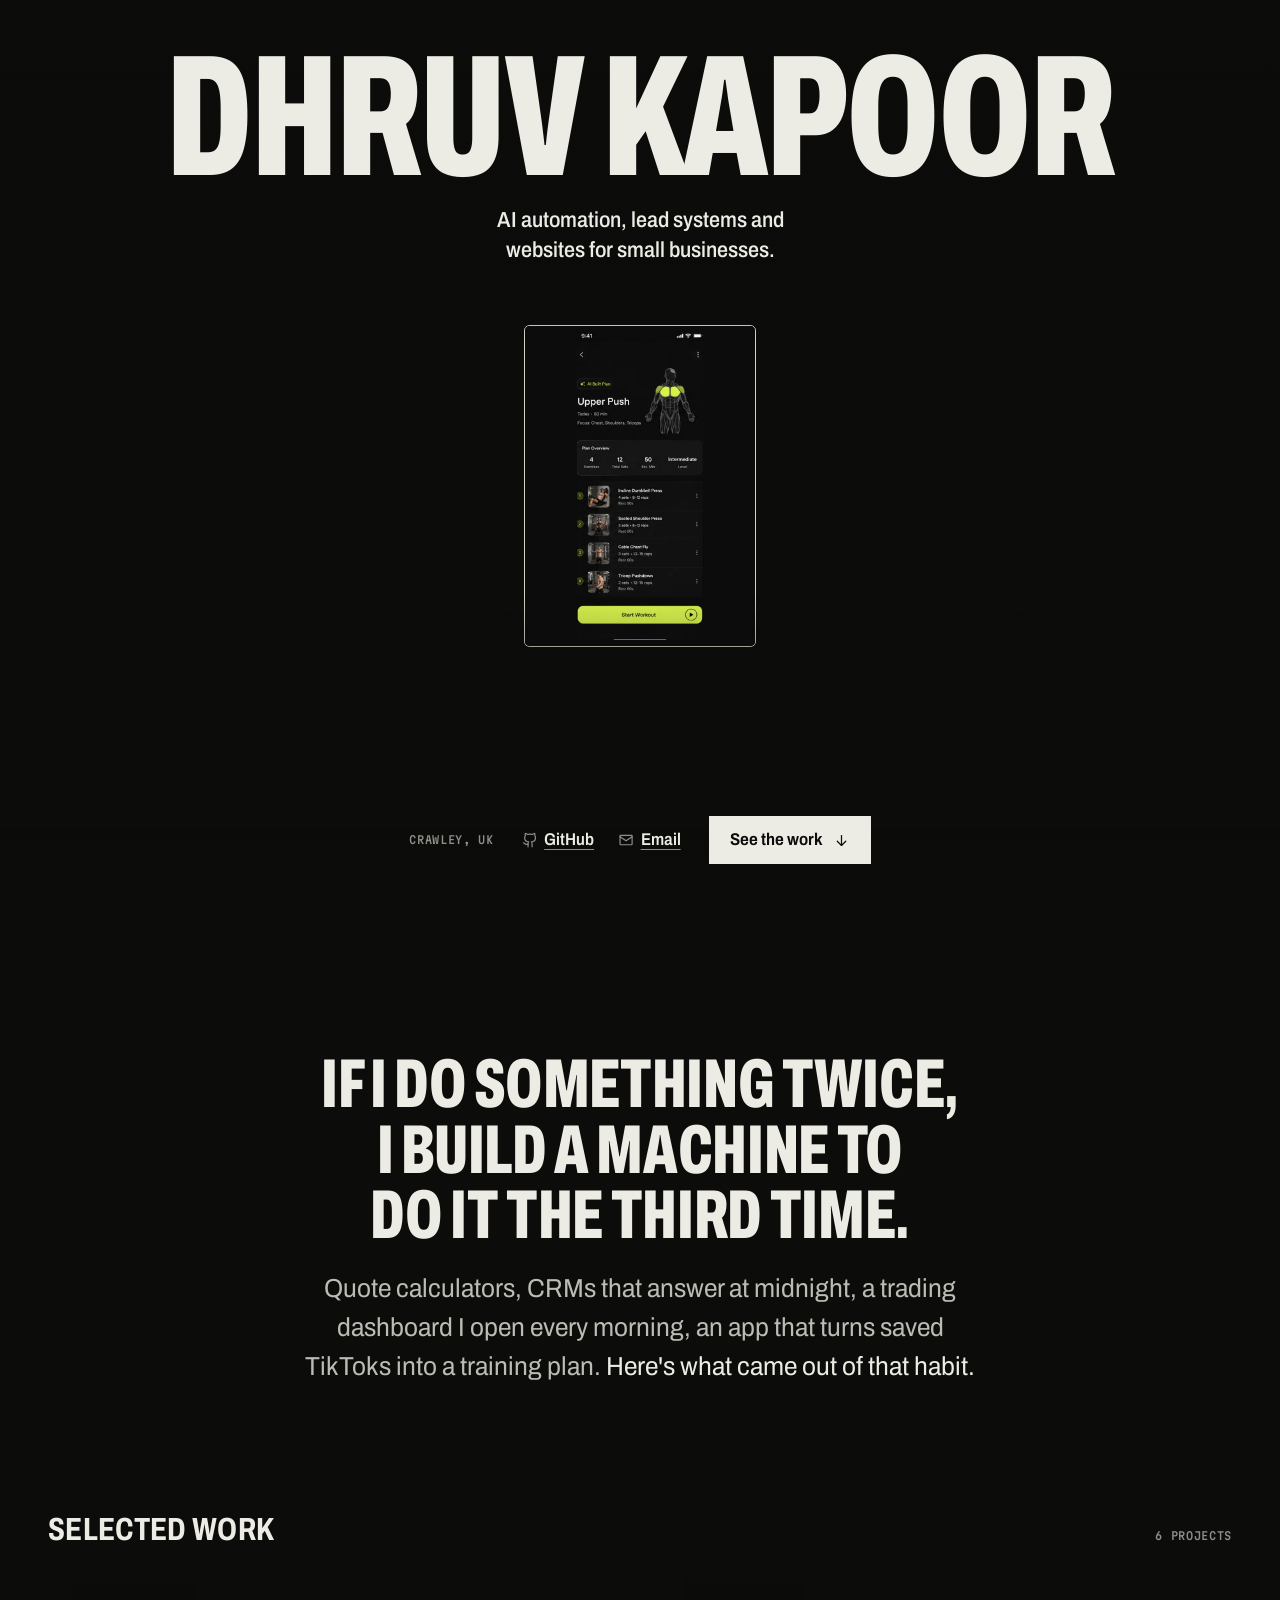
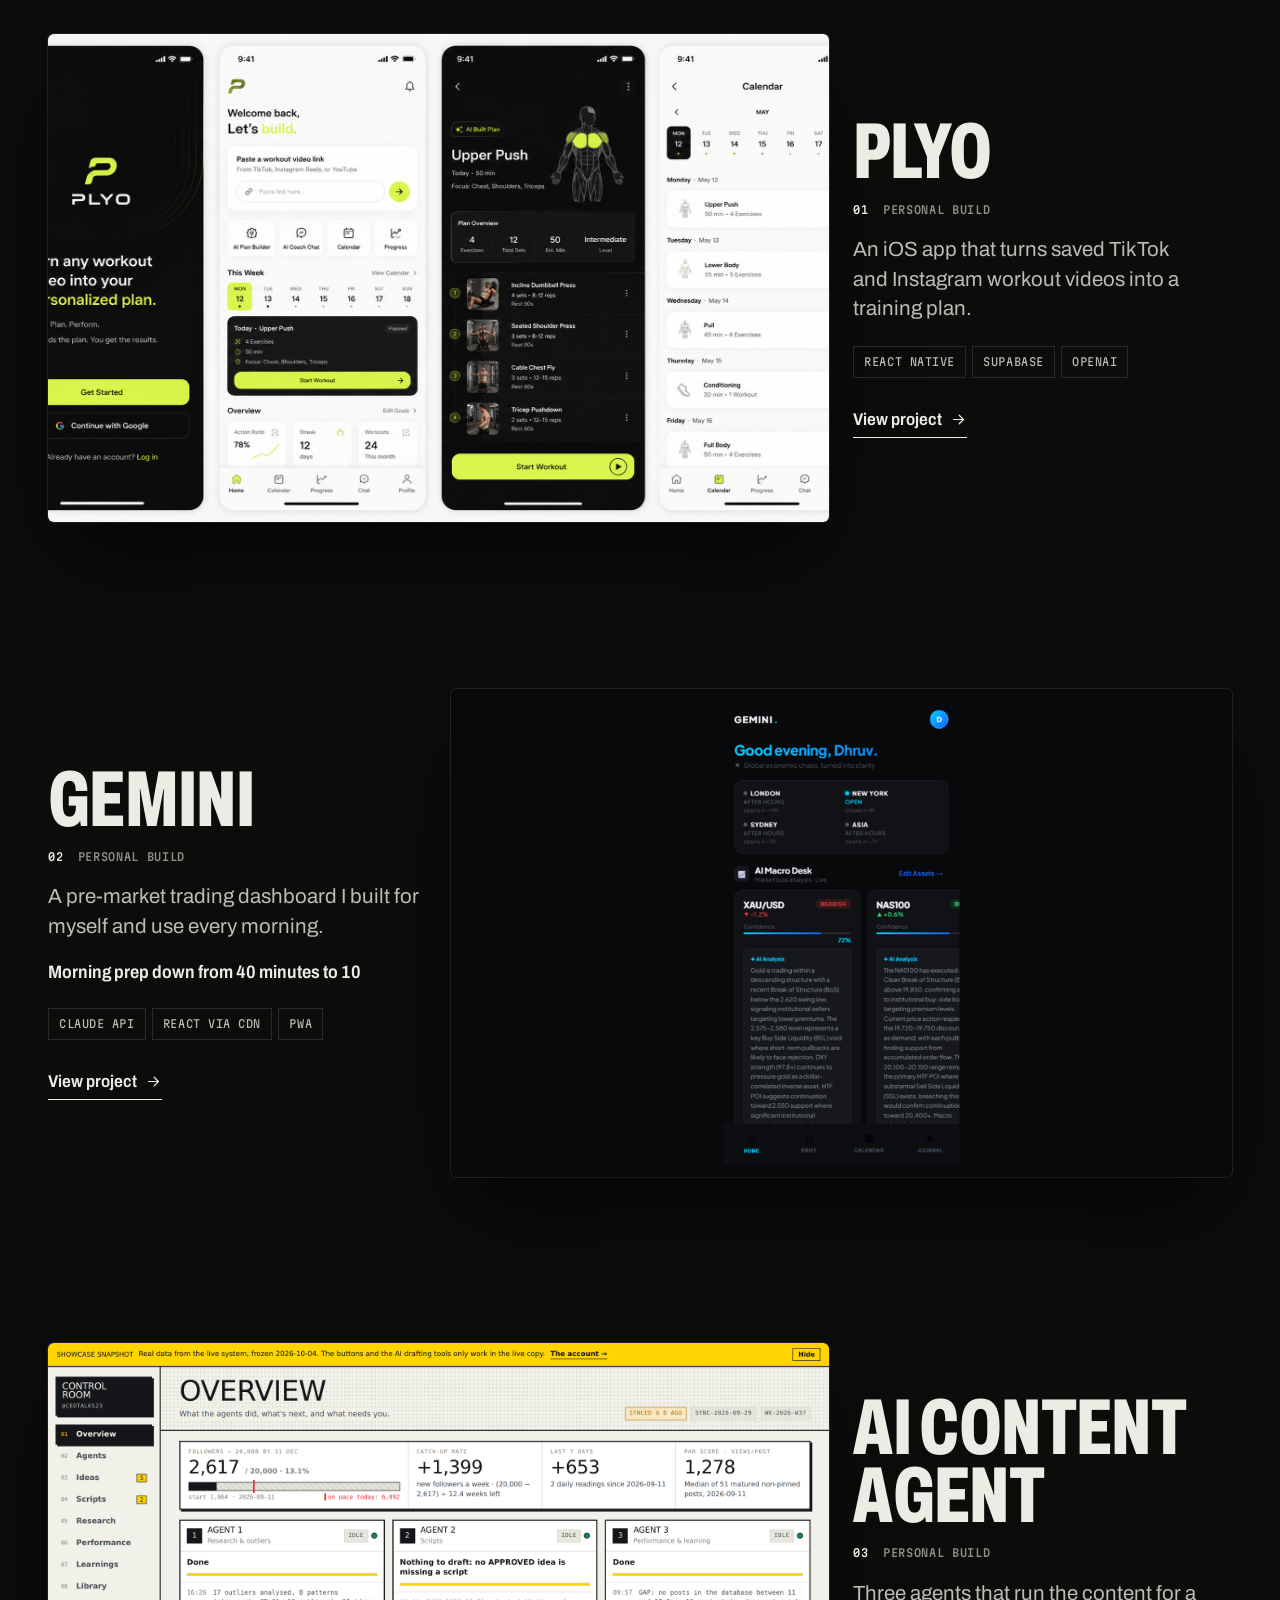
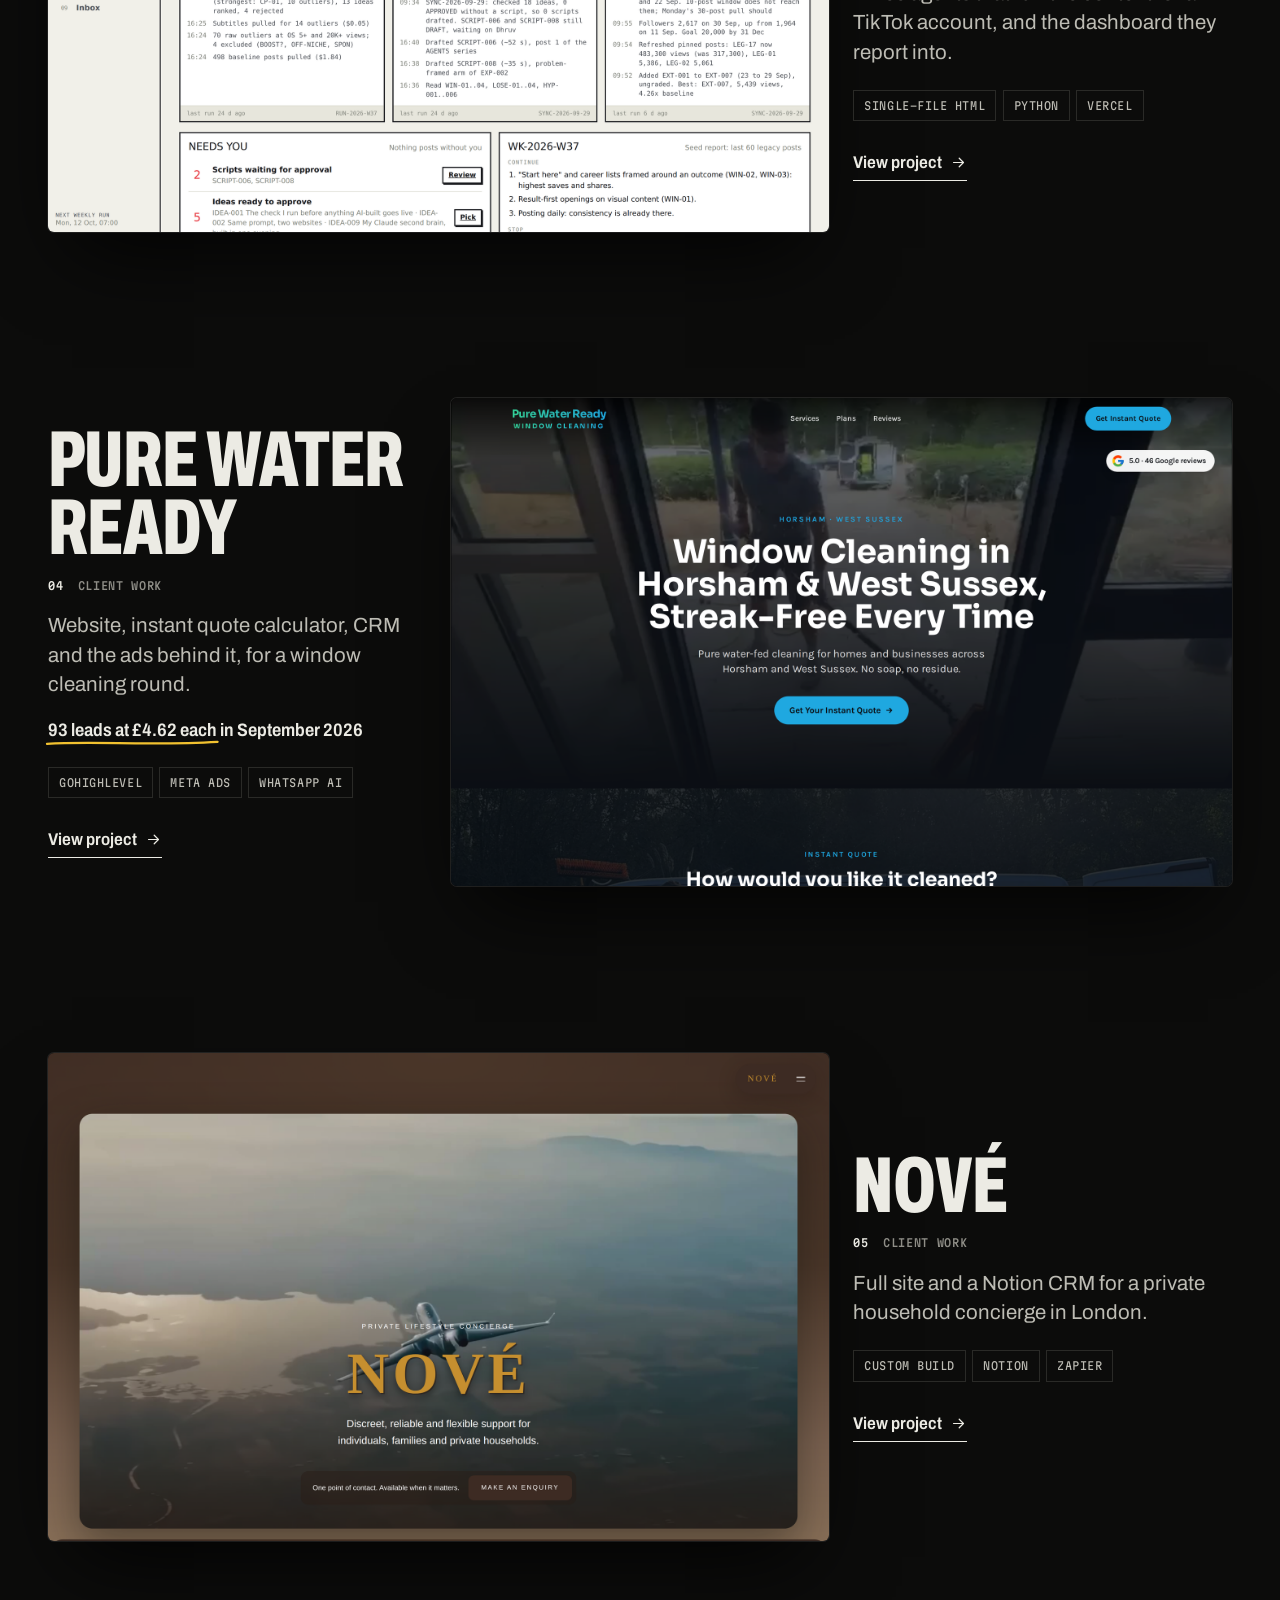
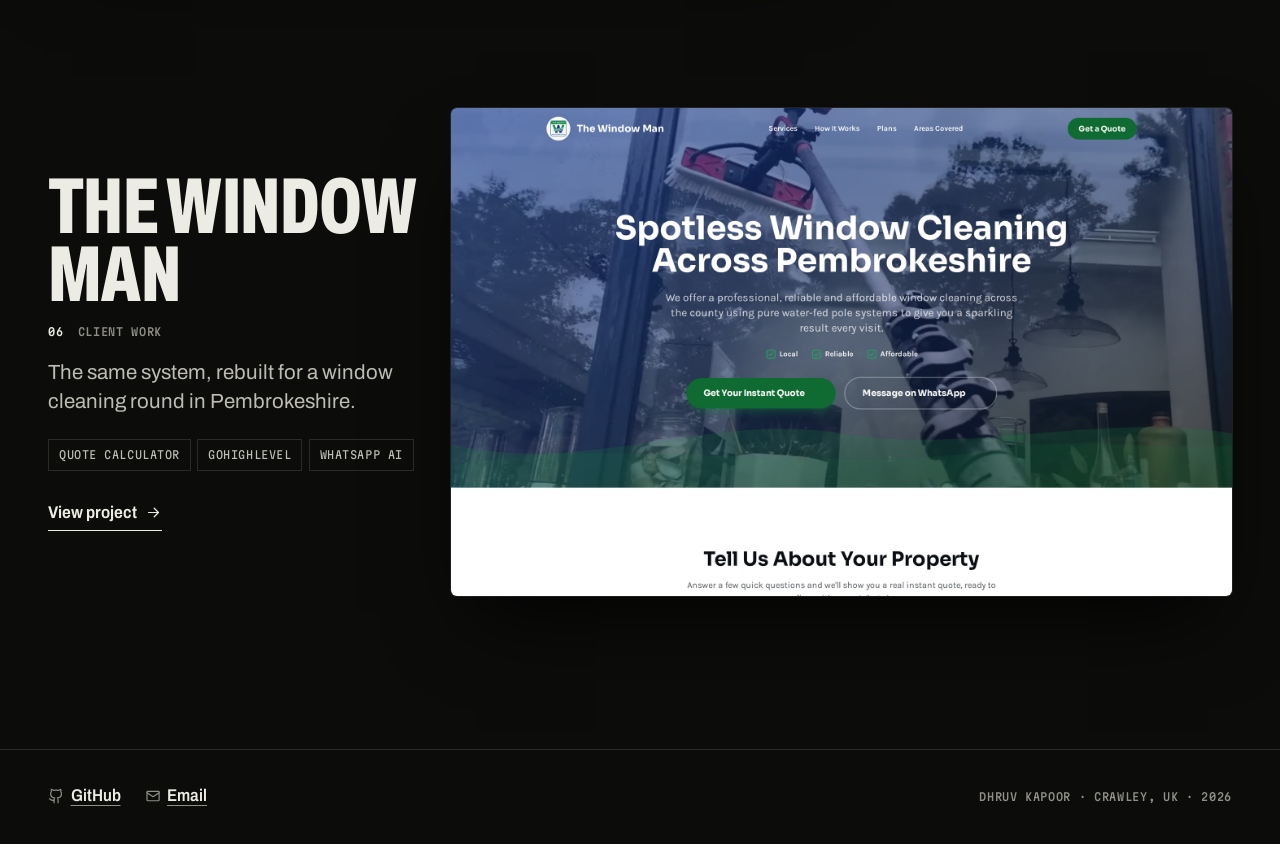
==== commit cad4120b: "Reorder projects, remove LinkedIn link Co-Authored-By: Claude Opus 5.5 <noreply@anthropic.com>" ====
--- a/index.html
+++ b/index.html
@@ -59,7 +59,7 @@
     <p class="edge hero__place"><span>Crawley, UK</span></p>
     <ul class="links" role="list">
         <li><a href="https://github.com/ceotrades"><svg class="icon" viewBox="0 0 24 24" aria-hidden="true" focusable="false"><path d="M15 22v-4a4.8 4.8 0 0 0-1-3.5c3 0 6-2 6-5.5.08-1.25-.27-2.48-1-3.5.28-1.15.28-2.35 0-3.5 0 0-1 0-3 1.5-2.64-.5-5.36-.5-8 0C6 2 5 2 5 2c-.3 1.15-.3 2.35 0 3.5A5.4 5.4 0 0 0 4 9c0 3.5 3 5.5 6 5.5-.39.49-.68 1.05-.85 1.65S8.93 17.38 9 18v4"/><path d="M9 18c-4.51 2-5-2-7-2"/></svg>GitHub</a></li>
-        <li><a href="LINKEDIN_URL"><svg class="icon" viewBox="0 0 24 24" aria-hidden="true" focusable="false"><path d="M16 8a6 6 0 0 1 6 6v7h-4v-7a2 2 0 0 0-4 0v7h-4v-7a6 6 0 0 1 6-6z"/><path d="M2 9h4v12H2z"/><circle cx="4" cy="4" r="2"/></svg>LinkedIn</a></li>
+
         <li><a href="mailto:dhruv.kapoorr@hotmail.com"><svg class="icon" viewBox="0 0 24 24" aria-hidden="true" focusable="false"><rect x="3" y="5" width="18" height="14" rx="1"/><path d="m3 7 9 6 9-6"/></svg>Email</a></li>
       </ul>
     <a class="btn btn--solid hero__cta" href="#work">See the work<svg class="icon" viewBox="0 0 24 24" aria-hidden="true" focusable="false"><path d="M12 5v14"/><path d="m6 13 6 6 6-6"/></svg></a>
@@ -78,6 +78,55 @@
     </div>
     <ol class="work__list wrap" role="list">
     <li class="proj">
+      <a class="proj__link" href="projects/plyo.html">
+        <div class="proj__media">
+          <div class="proj__shot shot" data-blank="Screenshot to follow">
+            <img src="public/plyo/screenshot.png" alt="Four Plyo screens: sign-in, the home screen with this week's plan, an Upper Push workout with a body map, and the training calendar" width="1920" height="1200" loading="lazy" decoding="async">
+          </div>
+        </div>
+        <div class="proj__text">
+          <h3 class="proj__name">Plyo</h3>
+          <p class="proj__meta edge"><span class="is-ink">01</span><span>Personal build</span></p>
+          <p class="proj__line">An iOS app that turns saved TikTok and Instagram workout videos into a training plan.</p>
+          <ul class="proj__tech" role="list"><li>React Native</li><li>Supabase</li><li>OpenAI</li></ul>
+          <span class="proj__go">View project<svg class="icon" viewBox="0 0 24 24" aria-hidden="true" focusable="false"><path d="M5 12h14"/><path d="m13 6 6 6-6 6"/></svg></span>
+        </div>
+      </a>
+    </li>
+    <li class="proj">
+      <a class="proj__link" href="projects/gemini.html">
+        <div class="proj__media">
+          <div class="proj__shot shot" data-blank="Screenshot to follow">
+            <img src="public/gemini/screenshot.png" alt="GEMINI dashboard with news, the economic calendar and the trade journal on one screen" width="1920" height="1200" loading="lazy" decoding="async">
+          </div>
+        </div>
+        <div class="proj__text">
+          <h3 class="proj__name">GEMINI</h3>
+          <p class="proj__meta edge"><span class="is-ink">02</span><span>Personal build</span></p>
+          <p class="proj__line">A pre-market trading dashboard I built for myself and use every morning.</p>
+          <p class="proj__result">Morning prep <span class="u">down from 40 minutes to 10</span></p>
+          <ul class="proj__tech" role="list"><li>Claude API</li><li>React via CDN</li><li>PWA</li></ul>
+          <span class="proj__go">View project<svg class="icon" viewBox="0 0 24 24" aria-hidden="true" focusable="false"><path d="M5 12h14"/><path d="m13 6 6 6-6 6"/></svg></span>
+        </div>
+      </a>
+    </li>
+    <li class="proj">
+      <a class="proj__link" href="projects/content-agent.html">
+        <div class="proj__media">
+          <div class="proj__shot shot" data-blank="Screenshot to follow">
+            <img src="public/content-agent/screenshot.png" alt="Content Control Room overview: follower goal, the status of the three agents and the decisions waiting for review" width="1920" height="1200" loading="lazy" decoding="async">
+          </div>
+        </div>
+        <div class="proj__text">
+          <h3 class="proj__name">AI Content Agent</h3>
+          <p class="proj__meta edge"><span class="is-ink">03</span><span>Personal build</span></p>
+          <p class="proj__line">Three agents that run the content for a TikTok account, and the dashboard they report into.</p>
+          <ul class="proj__tech" role="list"><li>Single-file HTML</li><li>Python</li><li>Vercel</li></ul>
+          <span class="proj__go">View project<svg class="icon" viewBox="0 0 24 24" aria-hidden="true" focusable="false"><path d="M5 12h14"/><path d="m13 6 6 6-6 6"/></svg></span>
+        </div>
+      </a>
+    </li>
+    <li class="proj">
       <a class="proj__link" href="projects/purewater-ready.html">
         <div class="proj__media">
           <div class="proj__shot shot" data-blank="Screenshot to follow">
@@ -86,10 +135,26 @@
         </div>
         <div class="proj__text">
           <h3 class="proj__name">Pure Water Ready</h3>
-          <p class="proj__meta edge"><span class="is-ink">01</span><span>Client work</span></p>
+          <p class="proj__meta edge"><span class="is-ink">04</span><span>Client work</span></p>
           <p class="proj__line">Website, instant quote calculator, CRM and the ads behind it, for a window cleaning round.</p>
           <p class="proj__result"><span class="u">93 leads at £4.62 each</span> in September 2026</p>
           <ul class="proj__tech" role="list"><li>GoHighLevel</li><li>Meta Ads</li><li>WhatsApp AI</li></ul>
+          <span class="proj__go">View project<svg class="icon" viewBox="0 0 24 24" aria-hidden="true" focusable="false"><path d="M5 12h14"/><path d="m13 6 6 6-6 6"/></svg></span>
+        </div>
+      </a>
+    </li>
+    <li class="proj">
+      <a class="proj__link" href="projects/nove.html">
+        <div class="proj__media">
+          <div class="proj__shot shot" data-blank="Screenshot to follow">
+            <img src="public/nove/screenshot.png" alt="NOVÉ homepage: an aircraft over a coastline behind the NOVÉ wordmark and an enquiry button" width="1920" height="1200" loading="lazy" decoding="async">
+          </div>
+        </div>
+        <div class="proj__text">
+          <h3 class="proj__name">NOVÉ</h3>
+          <p class="proj__meta edge"><span class="is-ink">05</span><span>Client work</span></p>
+          <p class="proj__line">Full site and a Notion CRM for a private household concierge in London.</p>
+          <ul class="proj__tech" role="list"><li>Custom build</li><li>Notion</li><li>Zapier</li></ul>
           <span class="proj__go">View project<svg class="icon" viewBox="0 0 24 24" aria-hidden="true" focusable="false"><path d="M5 12h14"/><path d="m13 6 6 6-6 6"/></svg></span>
         </div>
       </a>
@@ -103,74 +168,9 @@
         </div>
         <div class="proj__text">
           <h3 class="proj__name">The Window Man</h3>
-          <p class="proj__meta edge"><span class="is-ink">02</span><span>Client work</span></p>
+          <p class="proj__meta edge"><span class="is-ink">06</span><span>Client work</span></p>
           <p class="proj__line">The same system, rebuilt for a window cleaning round in Pembrokeshire.</p>
           <ul class="proj__tech" role="list"><li>Quote calculator</li><li>GoHighLevel</li><li>WhatsApp AI</li></ul>
-          <span class="proj__go">View project<svg class="icon" viewBox="0 0 24 24" aria-hidden="true" focusable="false"><path d="M5 12h14"/><path d="m13 6 6 6-6 6"/></svg></span>
-        </div>
-      </a>
-    </li>
-    <li class="proj">
-      <a class="proj__link" href="projects/nove.html">
-        <div class="proj__media">
-          <div class="proj__shot shot" data-blank="Screenshot to follow">
-            <img src="public/nove/screenshot.png" alt="NOVÉ homepage: an aircraft over a coastline behind the NOVÉ wordmark and an enquiry button" width="1920" height="1200" loading="lazy" decoding="async">
-          </div>
-        </div>
-        <div class="proj__text">
-          <h3 class="proj__name">NOVÉ</h3>
-          <p class="proj__meta edge"><span class="is-ink">03</span><span>Client work</span></p>
-          <p class="proj__line">Full site and a Notion CRM for a private household concierge in London.</p>
-          <ul class="proj__tech" role="list"><li>Custom build</li><li>Notion</li><li>Zapier</li></ul>
-          <span class="proj__go">View project<svg class="icon" viewBox="0 0 24 24" aria-hidden="true" focusable="false"><path d="M5 12h14"/><path d="m13 6 6 6-6 6"/></svg></span>
-        </div>
-      </a>
-    </li>
-    <li class="proj">
-      <a class="proj__link" href="projects/gemini.html">
-        <div class="proj__media">
-          <div class="proj__shot shot" data-blank="Screenshot to follow">
-            <img src="public/gemini/screenshot.png" alt="GEMINI dashboard with news, the economic calendar and the trade journal on one screen" width="1920" height="1200" loading="lazy" decoding="async">
-          </div>
-        </div>
-        <div class="proj__text">
-          <h3 class="proj__name">GEMINI</h3>
-          <p class="proj__meta edge"><span class="is-ink">04</span><span>Personal build</span></p>
-          <p class="proj__line">A pre-market trading dashboard I built for myself and use every morning.</p>
-          <p class="proj__result">Morning prep <span class="u">down from 40 minutes to 10</span></p>
-          <ul class="proj__tech" role="list"><li>Claude API</li><li>React via CDN</li><li>PWA</li></ul>
-          <span class="proj__go">View project<svg class="icon" viewBox="0 0 24 24" aria-hidden="true" focusable="false"><path d="M5 12h14"/><path d="m13 6 6 6-6 6"/></svg></span>
-        </div>
-      </a>
-    </li>
-    <li class="proj">
-      <a class="proj__link" href="projects/plyo.html">
-        <div class="proj__media">
-          <div class="proj__shot shot" data-blank="Screenshot to follow">
-            <img src="public/plyo/screenshot.png" alt="Four Plyo screens: sign-in, the home screen with this week's plan, an Upper Push workout with a body map, and the training calendar" width="1920" height="1200" loading="lazy" decoding="async">
-          </div>
-        </div>
-        <div class="proj__text">
-          <h3 class="proj__name">Plyo</h3>
-          <p class="proj__meta edge"><span class="is-ink">05</span><span>Personal build</span></p>
-          <p class="proj__line">An iOS app that turns saved TikTok and Instagram workout videos into a training plan.</p>
-          <ul class="proj__tech" role="list"><li>React Native</li><li>Supabase</li><li>OpenAI</li></ul>
-          <span class="proj__go">View project<svg class="icon" viewBox="0 0 24 24" aria-hidden="true" focusable="false"><path d="M5 12h14"/><path d="m13 6 6 6-6 6"/></svg></span>
-        </div>
-      </a>
-    </li>
-    <li class="proj">
-      <a class="proj__link" href="projects/content-agent.html">
-        <div class="proj__media">
-          <div class="proj__shot shot" data-blank="Screenshot to follow">
-            <img src="public/content-agent/screenshot.png" alt="Content Control Room overview: follower goal, the status of the three agents and the decisions waiting for review" width="1920" height="1200" loading="lazy" decoding="async">
-          </div>
-        </div>
-        <div class="proj__text">
-          <h3 class="proj__name">AI Content Agent</h3>
-          <p class="proj__meta edge"><span class="is-ink">06</span><span>Personal build</span></p>
-          <p class="proj__line">Three agents that run the content for a TikTok account, and the dashboard they report into.</p>
-          <ul class="proj__tech" role="list"><li>Single-file HTML</li><li>Python</li><li>Vercel</li></ul>
           <span class="proj__go">View project<svg class="icon" viewBox="0 0 24 24" aria-hidden="true" focusable="false"><path d="M5 12h14"/><path d="m13 6 6 6-6 6"/></svg></span>
         </div>
       </a>
@@ -185,7 +185,7 @@
     <div class="foot__row">
       <ul class="links" role="list">
         <li><a href="https://github.com/ceotrades"><svg class="icon" viewBox="0 0 24 24" aria-hidden="true" focusable="false"><path d="M15 22v-4a4.8 4.8 0 0 0-1-3.5c3 0 6-2 6-5.5.08-1.25-.27-2.48-1-3.5.28-1.15.28-2.35 0-3.5 0 0-1 0-3 1.5-2.64-.5-5.36-.5-8 0C6 2 5 2 5 2c-.3 1.15-.3 2.35 0 3.5A5.4 5.4 0 0 0 4 9c0 3.5 3 5.5 6 5.5-.39.49-.68 1.05-.85 1.65S8.93 17.38 9 18v4"/><path d="M9 18c-4.51 2-5-2-7-2"/></svg>GitHub</a></li>
-        <li><a href="LINKEDIN_URL"><svg class="icon" viewBox="0 0 24 24" aria-hidden="true" focusable="false"><path d="M16 8a6 6 0 0 1 6 6v7h-4v-7a2 2 0 0 0-4 0v7h-4v-7a6 6 0 0 1 6-6z"/><path d="M2 9h4v12H2z"/><circle cx="4" cy="4" r="2"/></svg>LinkedIn</a></li>
+
         <li><a href="mailto:dhruv.kapoorr@hotmail.com"><svg class="icon" viewBox="0 0 24 24" aria-hidden="true" focusable="false"><rect x="3" y="5" width="18" height="14" rx="1"/><path d="m3 7 9 6 9-6"/></svg>Email</a></li>
       </ul>
       <p class="edge"><span>Dhruv Kapoor · Crawley, UK · 2026</span></p>
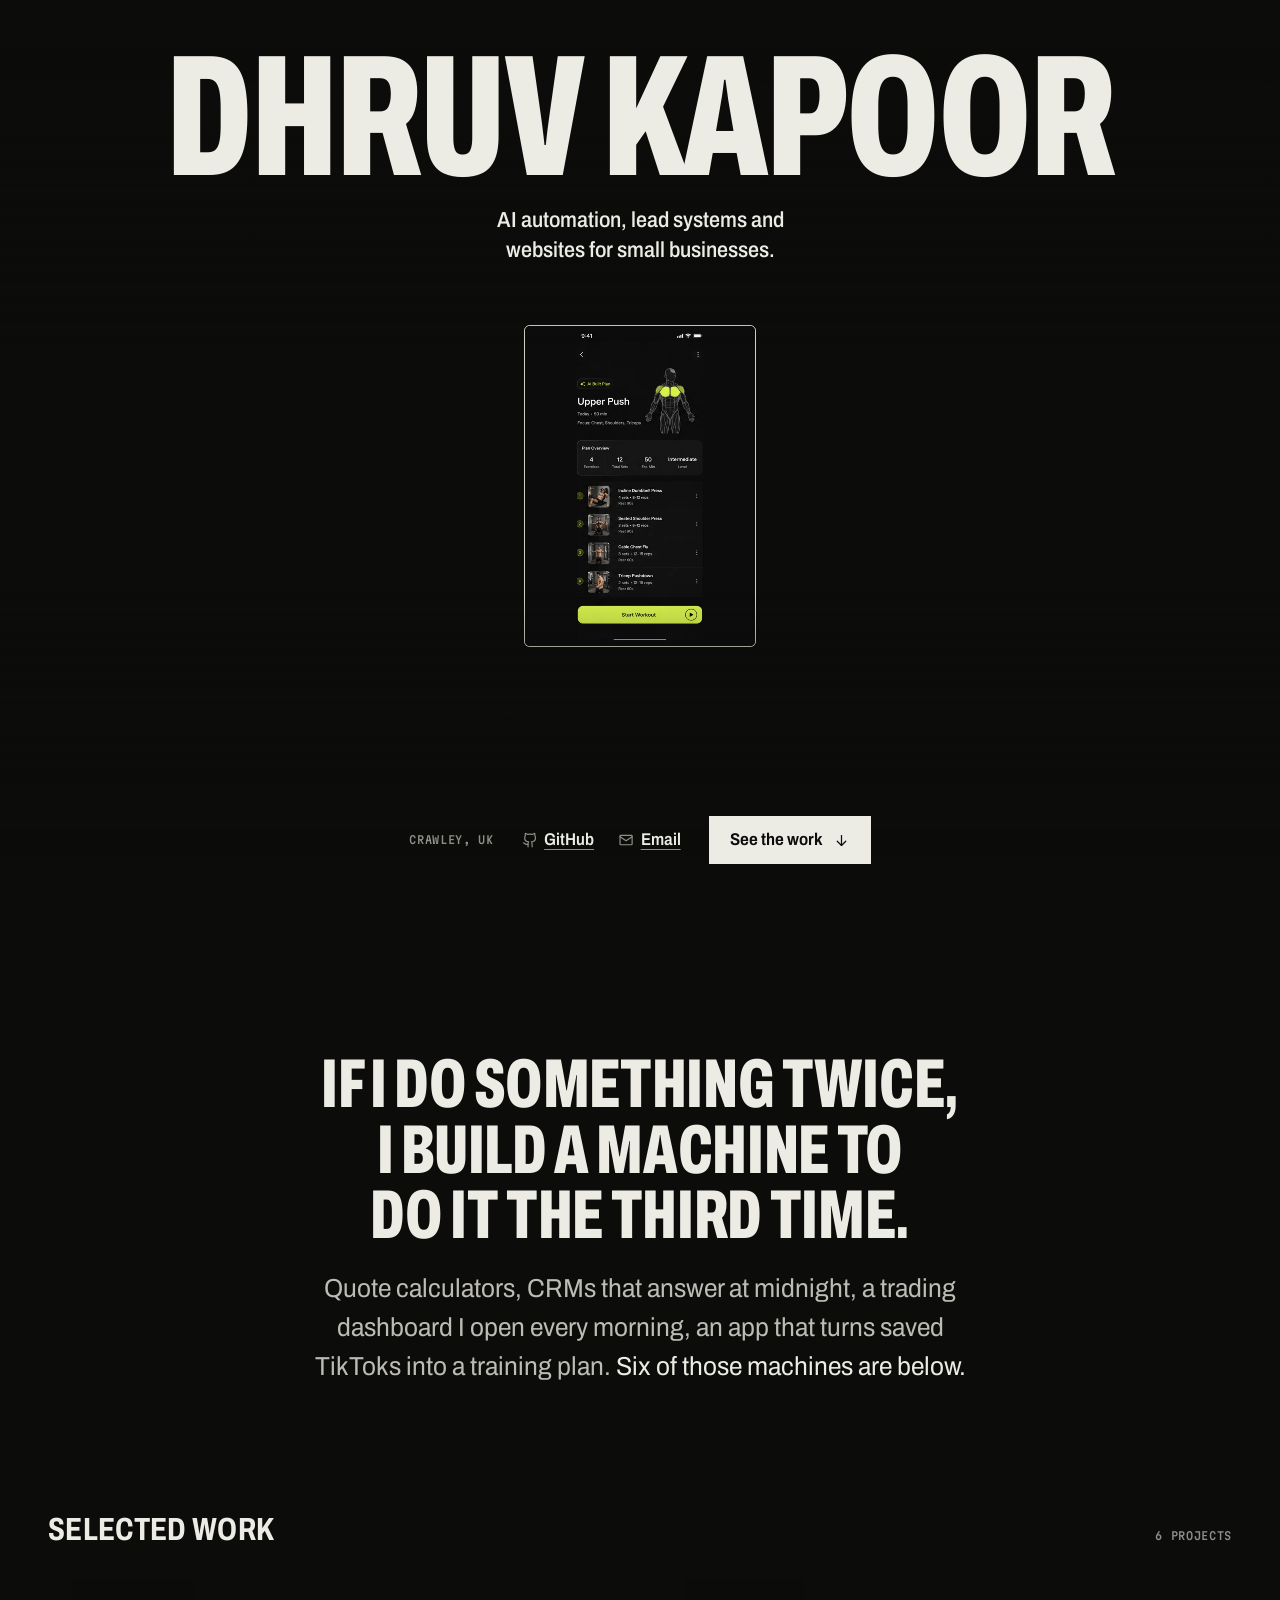
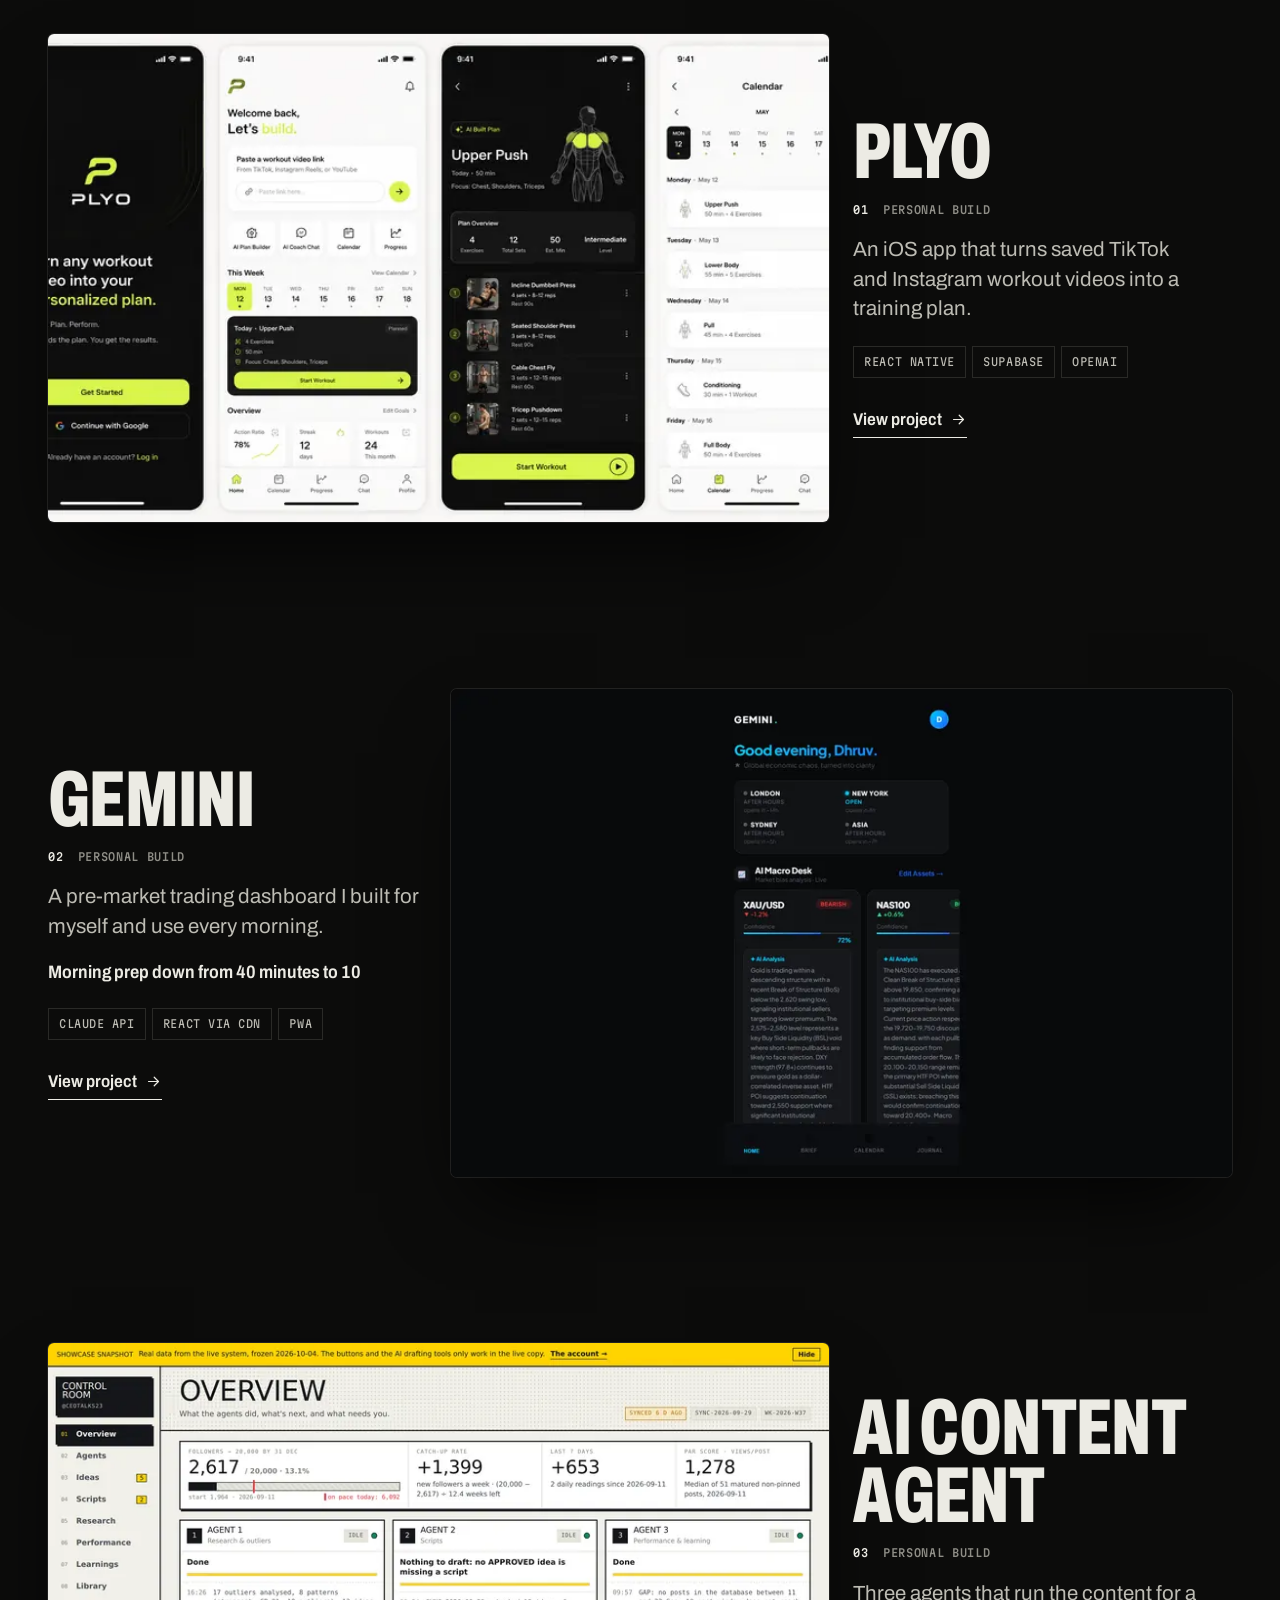
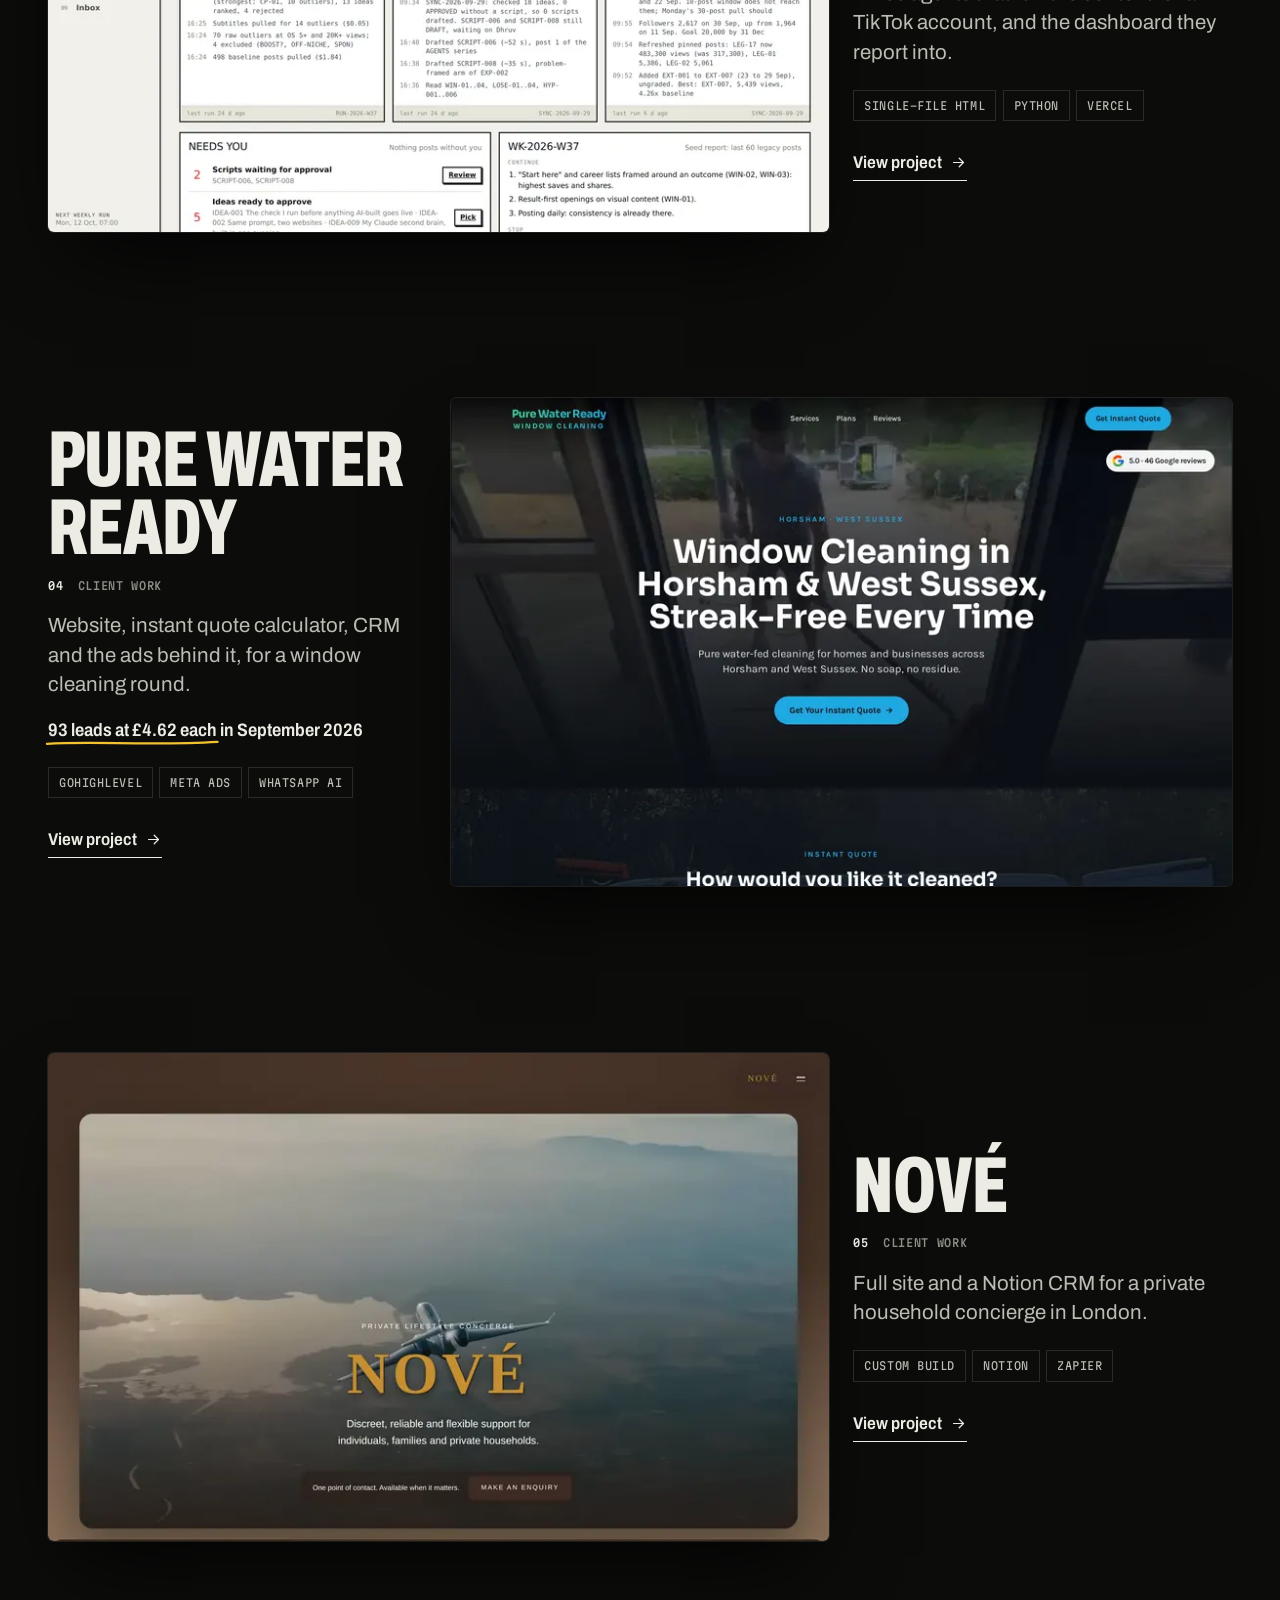
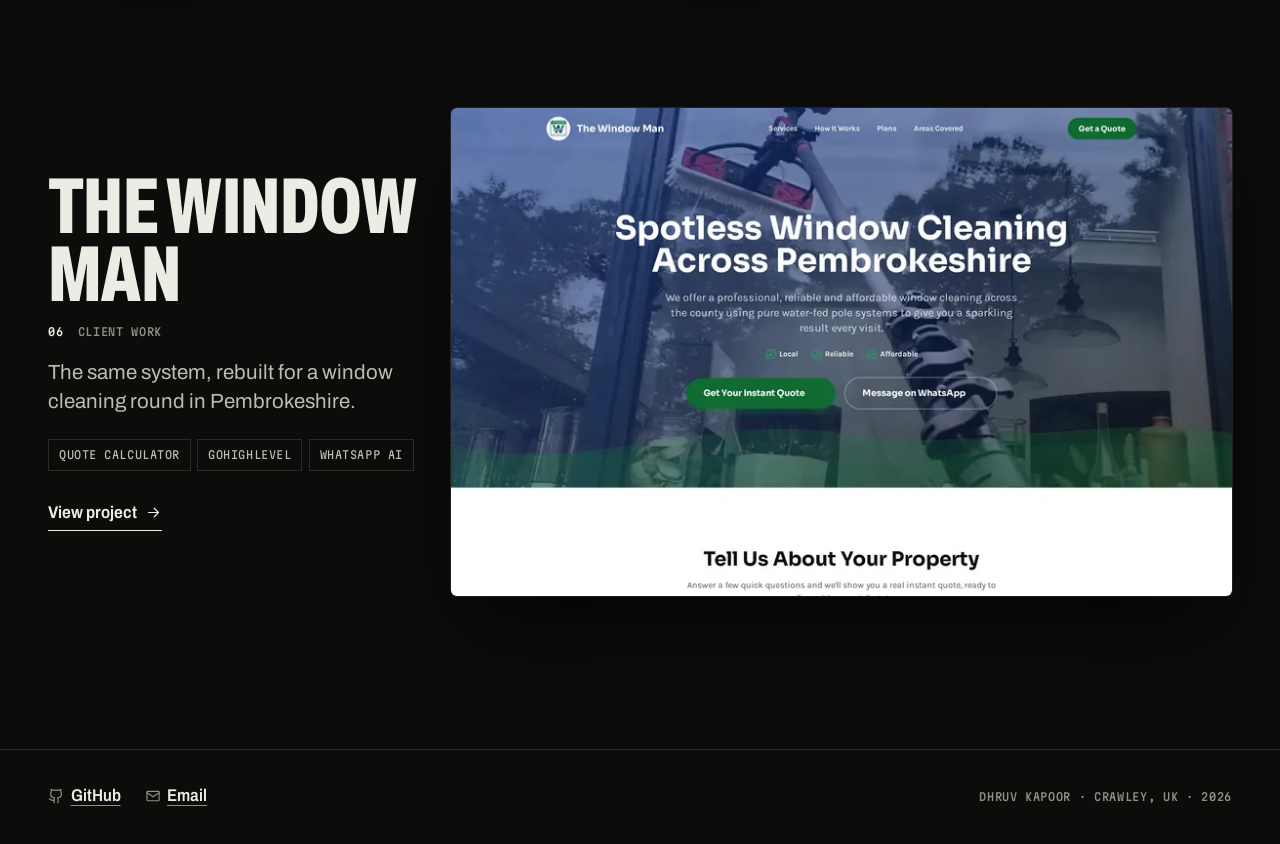
==== commit ff92968e: "Speed and security pass: WebP screenshots, security headers, cache rules, dead CSS removed, copy edi" ====
--- a/index.html
+++ b/index.html
@@ -4,10 +4,10 @@
 <meta charset="utf-8">
 <meta name="viewport" content="width=device-width, initial-scale=1">
 <title>Dhruv Kapoor · AI automation and lead systems</title>
-<meta name="description" content="Dhruv Kapoor, Crawley UK. I build AI automation, lead systems and websites for small businesses. Six builds with real results.">
+<meta name="description" content="Dhruv Kapoor, Crawley UK. I build AI automation, lead systems and websites for small businesses. Six builds, with real figures where they exist.">
 <meta name="theme-color" content="#0c0c0b">
 <meta property="og:title" content="Dhruv Kapoor · AI automation and lead systems">
-<meta property="og:description" content="Dhruv Kapoor, Crawley UK. I build AI automation, lead systems and websites for small businesses. Six builds with real results.">
+<meta property="og:description" content="Dhruv Kapoor, Crawley UK. I build AI automation, lead systems and websites for small businesses. Six builds, with real figures where they exist.">
 <meta property="og:type" content="website">
 <link rel="icon" href="favicon.svg" type="image/svg+xml">
 <link rel="preload" href="assets/fonts/archivo-var.woff2" as="font" type="font/woff2" crossorigin>
@@ -59,7 +59,6 @@
     <p class="edge hero__place"><span>Crawley, UK</span></p>
     <ul class="links" role="list">
         <li><a href="https://github.com/ceotrades"><svg class="icon" viewBox="0 0 24 24" aria-hidden="true" focusable="false"><path d="M15 22v-4a4.8 4.8 0 0 0-1-3.5c3 0 6-2 6-5.5.08-1.25-.27-2.48-1-3.5.28-1.15.28-2.35 0-3.5 0 0-1 0-3 1.5-2.64-.5-5.36-.5-8 0C6 2 5 2 5 2c-.3 1.15-.3 2.35 0 3.5A5.4 5.4 0 0 0 4 9c0 3.5 3 5.5 6 5.5-.39.49-.68 1.05-.85 1.65S8.93 17.38 9 18v4"/><path d="M9 18c-4.51 2-5-2-7-2"/></svg>GitHub</a></li>
-
         <li><a href="mailto:dhruv.kapoorr@hotmail.com"><svg class="icon" viewBox="0 0 24 24" aria-hidden="true" focusable="false"><rect x="3" y="5" width="18" height="14" rx="1"/><path d="m3 7 9 6 9-6"/></svg>Email</a></li>
       </ul>
     <a class="btn btn--solid hero__cta" href="#work">See the work<svg class="icon" viewBox="0 0 24 24" aria-hidden="true" focusable="false"><path d="M12 5v14"/><path d="m6 13 6 6 6-6"/></svg></a>
@@ -67,7 +66,7 @@
 </header>
 
 <div class="wrap intro-row">
-  <p class="intro"><span class="intro__lead">If I do something twice, I build a machine to do it the third time.</span> <span class="dim">Quote calculators, CRMs that answer at midnight, a trading dashboard I open every morning, an app that turns saved TikToks into a training plan.</span> Here's what came out of that habit.</p>
+  <p class="intro"><span class="intro__lead">If I do something twice, I build a machine to do it the third time.</span> <span class="dim">Quote calculators, CRMs that answer at midnight, a trading dashboard I open every morning, an app that turns saved TikToks into a training plan.</span> Six of those machines are below.</p>
 </div>
 
 <main id="main">
@@ -81,7 +80,7 @@
       <a class="proj__link" href="projects/plyo.html">
         <div class="proj__media">
           <div class="proj__shot shot" data-blank="Screenshot to follow">
-            <img src="public/plyo/screenshot.png" alt="Four Plyo screens: sign-in, the home screen with this week's plan, an Upper Push workout with a body map, and the training calendar" width="1920" height="1200" loading="lazy" decoding="async">
+            <img src="public/plyo/screenshot.webp" srcset="public/plyo/screenshot-800.webp 800w, public/plyo/screenshot.webp 1600w" sizes="(min-width: 80rem) 50rem, (min-width: 56rem) 62vw, 100vw" alt="Four Plyo screens: sign-in, the home screen with this week's plan, an Upper Push workout with a body map, and the training calendar" width="1600" height="1000" loading="lazy" decoding="async">
           </div>
         </div>
         <div class="proj__text">
@@ -97,7 +96,7 @@
       <a class="proj__link" href="projects/gemini.html">
         <div class="proj__media">
           <div class="proj__shot shot" data-blank="Screenshot to follow">
-            <img src="public/gemini/screenshot.png" alt="GEMINI dashboard with news, the economic calendar and the trade journal on one screen" width="1920" height="1200" loading="lazy" decoding="async">
+            <img src="public/gemini/screenshot.webp" srcset="public/gemini/screenshot-800.webp 800w, public/gemini/screenshot.webp 1600w" sizes="(min-width: 80rem) 50rem, (min-width: 56rem) 62vw, 100vw" alt="GEMINI dashboard with news, the economic calendar and the trade journal on one screen" width="1600" height="1000" loading="lazy" decoding="async">
           </div>
         </div>
         <div class="proj__text">
@@ -114,7 +113,7 @@
       <a class="proj__link" href="projects/content-agent.html">
         <div class="proj__media">
           <div class="proj__shot shot" data-blank="Screenshot to follow">
-            <img src="public/content-agent/screenshot.png" alt="Content Control Room overview: follower goal, the status of the three agents and the decisions waiting for review" width="1920" height="1200" loading="lazy" decoding="async">
+            <img src="public/content-agent/screenshot.webp" srcset="public/content-agent/screenshot-800.webp 800w, public/content-agent/screenshot.webp 1600w" sizes="(min-width: 80rem) 50rem, (min-width: 56rem) 62vw, 100vw" alt="Content Control Room overview: follower goal, the status of the three agents and the decisions waiting for review" width="1600" height="1000" loading="lazy" decoding="async">
           </div>
         </div>
         <div class="proj__text">
@@ -130,7 +129,7 @@
       <a class="proj__link" href="projects/purewater-ready.html">
         <div class="proj__media">
           <div class="proj__shot shot" data-blank="Screenshot to follow">
-            <img src="public/purewater-ready/screenshot.png" alt="Pure Water Ready homepage: the headline, an instant quote button and the Google reviews badge" width="1920" height="1200" loading="lazy" decoding="async">
+            <img src="public/purewater-ready/screenshot.webp" srcset="public/purewater-ready/screenshot-800.webp 800w, public/purewater-ready/screenshot.webp 1600w" sizes="(min-width: 80rem) 50rem, (min-width: 56rem) 62vw, 100vw" alt="Pure Water Ready homepage: the headline, an instant quote button and the Google reviews badge" width="1600" height="1000" loading="lazy" decoding="async">
           </div>
         </div>
         <div class="proj__text">
@@ -147,7 +146,7 @@
       <a class="proj__link" href="projects/nove.html">
         <div class="proj__media">
           <div class="proj__shot shot" data-blank="Screenshot to follow">
-            <img src="public/nove/screenshot.png" alt="NOVÉ homepage: an aircraft over a coastline behind the NOVÉ wordmark and an enquiry button" width="1920" height="1200" loading="lazy" decoding="async">
+            <img src="public/nove/screenshot.webp" srcset="public/nove/screenshot-800.webp 800w, public/nove/screenshot.webp 1600w" sizes="(min-width: 80rem) 50rem, (min-width: 56rem) 62vw, 100vw" alt="NOVÉ homepage: an aircraft over a coastline behind the NOVÉ wordmark and an enquiry button" width="1600" height="1000" loading="lazy" decoding="async">
           </div>
         </div>
         <div class="proj__text">
@@ -163,7 +162,7 @@
       <a class="proj__link" href="projects/the-window-man.html">
         <div class="proj__media">
           <div class="proj__shot shot" data-blank="Screenshot to follow">
-            <img src="public/the-window-man/screenshot.png" alt="The Window Man homepage with buttons for an instant quote and for WhatsApp" width="1920" height="1200" loading="lazy" decoding="async">
+            <img src="public/the-window-man/screenshot.webp" srcset="public/the-window-man/screenshot-800.webp 800w, public/the-window-man/screenshot.webp 1600w" sizes="(min-width: 80rem) 50rem, (min-width: 56rem) 62vw, 100vw" alt="The Window Man homepage with buttons for an instant quote and for WhatsApp" width="1600" height="1000" loading="lazy" decoding="async">
           </div>
         </div>
         <div class="proj__text">
@@ -185,7 +184,6 @@
     <div class="foot__row">
       <ul class="links" role="list">
         <li><a href="https://github.com/ceotrades"><svg class="icon" viewBox="0 0 24 24" aria-hidden="true" focusable="false"><path d="M15 22v-4a4.8 4.8 0 0 0-1-3.5c3 0 6-2 6-5.5.08-1.25-.27-2.48-1-3.5.28-1.15.28-2.35 0-3.5 0 0-1 0-3 1.5-2.64-.5-5.36-.5-8 0C6 2 5 2 5 2c-.3 1.15-.3 2.35 0 3.5A5.4 5.4 0 0 0 4 9c0 3.5 3 5.5 6 5.5-.39.49-.68 1.05-.85 1.65S8.93 17.38 9 18v4"/><path d="M9 18c-4.51 2-5-2-7-2"/></svg>GitHub</a></li>
-
         <li><a href="mailto:dhruv.kapoorr@hotmail.com"><svg class="icon" viewBox="0 0 24 24" aria-hidden="true" focusable="false"><rect x="3" y="5" width="18" height="14" rx="1"/><path d="m3 7 9 6 9-6"/></svg>Email</a></li>
       </ul>
       <p class="edge"><span>Dhruv Kapoor · Crawley, UK · 2026</span></p>
--- a/assets/site.css
+++ b/assets/site.css
@@ -1,4 +1,4 @@
-/* Dhruv Kapoor — portfolio. Contact sheet: film-base black, print off-white, one china-marker yellow. */
+/* Dhruv Kapoor portfolio. Film-base black, print off-white, one china-marker yellow. */
 
 @font-face {
   font-family: "Archivo";
@@ -124,18 +124,6 @@
   top: 1rem;
 }
 
-.visually-hidden {
-  position: absolute;
-  width: 1px;
-  height: 1px;
-  padding: 0;
-  margin: -1px;
-  overflow: hidden;
-  clip: rect(0 0 0 0);
-  white-space: nowrap;
-  border: 0;
-}
-
 .wrap {
   width: 100%;
   max-width: var(--max);
@@ -174,16 +162,6 @@
   color: var(--ink);
 }
 
-.edge .run {
-  display: flex;
-  flex-wrap: wrap;
-  gap: 0 1.1em;
-}
-
-.edge .run > span {
-  white-space: nowrap;
-}
-
 .edge-domain {
   display: none;
 }
@@ -208,46 +186,6 @@
 
 /* ---------- Home masthead ---------- */
 
-:root {
-  --sprocket-x: url("data:image/svg+xml,%3Csvg xmlns='http://www.w3.org/2000/svg' width='20' height='8'%3E%3Crect x='4' y='0' width='12' height='8' rx='1.6' fill='%23a9a8a0'/%3E%3C/svg%3E");
-  --sprocket-y: url("data:image/svg+xml,%3Csvg xmlns='http://www.w3.org/2000/svg' width='8' height='20'%3E%3Crect x='0' y='4' width='8' height='12' rx='1.6' fill='%23a9a8a0'/%3E%3C/svg%3E");
-}
-
-.masthead {
-  padding-top: clamp(2rem, 6vw, 4rem);
-}
-
-.name {
-  font-size: clamp(4rem, 30.5vw, 15rem);
-  font-stretch: 62%;
-  font-weight: 800;
-  line-height: 0.82;
-  letter-spacing: -0.012em;
-  text-transform: uppercase;
-  white-space: nowrap;
-}
-
-.name span {
-  display: block;
-}
-
-.masthead__aside {
-  display: flex;
-  flex-wrap: wrap;
-  align-items: center;
-  gap: 0.75rem 2rem;
-  margin-top: clamp(1.5rem, 3vw, 2.25rem);
-  padding-top: 1rem;
-  border-top: 1px solid var(--rule);
-}
-
-.role {
-  flex: 1 1 22rem;
-  font-size: clamp(1.0625rem, 1.6vw, 1.25rem);
-  font-stretch: 87.5%;
-  font-weight: 550;
-  line-height: 1.35;
-}
 
 .links {
   display: flex;
@@ -285,28 +223,6 @@
   color: var(--ink-2);
 }
 
-@media (min-width: 46rem) {
-  .name {
-    font-size: min(15.2vw, 15.25rem);
-  }
-
-  .name span {
-    display: inline;
-  }
-}
-
-/* ---------- The sheet ---------- */
-
-.sheet-head {
-  display: flex;
-  align-items: baseline;
-  justify-content: space-between;
-  gap: 1rem;
-  margin-top: clamp(4rem, 9vw, 7rem);
-  padding-bottom: 1rem;
-  border-bottom: 1px solid var(--rule);
-}
-
 .section-title {
   font-size: clamp(1.375rem, 2.5vw, 1.75rem);
   font-stretch: 75%;
@@ -316,34 +232,6 @@
   letter-spacing: 0.01em;
 }
 
-/* Phone: one continuous vertical strip, perforations down both sides. */
-ul.sheet {
-  display: grid;
-  margin-top: 2rem;
-  padding: 0 1.75rem;
-  list-style: none;
-  background:
-    var(--sprocket-y) left 0.5rem top / 0.5rem 1.25rem repeat-y,
-    var(--sprocket-y) right 0.5rem top / 0.5rem 1.25rem repeat-y,
-    var(--rebate);
-}
-
-.sheet > li {
-  padding-block: 1.25rem 2rem;
-}
-
-.sheet > li + li {
-  border-top: 1px solid var(--film);
-}
-
-.frame__link {
-  display: block;
-  height: 100%;
-  color: inherit;
-  text-decoration: none;
-  outline: none;
-}
-
 .neg {
   position: relative;
   background: var(--rebate);
@@ -355,56 +243,6 @@
 
 .neg .edge:last-child {
   padding: 0.5rem 0.125rem 0.125rem;
-}
-
-/* Wider screens: strips of frames abutting, perforations along top and bottom. */
-@media (min-width: 46rem) {
-  ul.sheet {
-    grid-template-columns: repeat(2, 1fr);
-    row-gap: 4rem;
-    padding: 0;
-    background: none;
-  }
-
-  .sheet > li {
-    padding: 0;
-  }
-
-  .sheet > li + li {
-    border-top: 0;
-  }
-
-  .sheet .neg {
-    padding: 1.625rem 0.75rem;
-    background:
-      var(--sprocket-x) left top 0.5rem / 1.25rem 0.5rem repeat-x,
-      var(--sprocket-x) left bottom 0.5rem / 1.25rem 0.5rem repeat-x,
-      var(--rebate);
-  }
-
-  .sheet > li:nth-child(2n) .neg {
-    border-left: 1px solid var(--film);
-  }
-
-  .sheet .frame__title,
-  .sheet .frame__desc,
-  .sheet .frame__result {
-    padding-right: 1.5rem;
-  }
-}
-
-@media (min-width: 72rem) {
-  ul.sheet {
-    grid-template-columns: repeat(3, 1fr);
-  }
-
-  .sheet > li:nth-child(2n) .neg {
-    border-left: 0;
-  }
-
-  .sheet > li:not(:nth-child(3n + 1)) .neg {
-    border-left: 1px solid var(--film);
-  }
 }
 
 .shot {
@@ -420,16 +258,6 @@
   object-fit: cover;
   object-position: top center;
   transition: transform 0.7s var(--ease-out);
-}
-
-.shot--phone img {
-  object-fit: contain;
-  object-position: center;
-}
-
-.frame__link:hover .shot img,
-.frame__link:focus-visible .shot img {
-  transform: scale(1.025);
 }
 
 /* A frame with no print yet: the screenshot file has not been added. */
@@ -455,30 +283,6 @@
   outline-offset: -0.75rem;
 }
 
-.frame__title {
-  margin-top: 1.25rem;
-  font-size: clamp(1.875rem, 3.2vw, 2.375rem);
-  font-stretch: 72%;
-  font-weight: 750;
-  line-height: 0.95;
-  letter-spacing: -0.005em;
-}
-
-.frame__desc {
-  max-width: 40ch;
-  margin-top: 0.625rem;
-  color: var(--ink-2);
-  line-height: 1.5;
-  text-wrap: pretty;
-}
-
-.frame__result {
-  margin-top: 0.875rem;
-  font-weight: 600;
-  font-stretch: 87.5%;
-  font-variant-numeric: tabular-nums;
-}
-
 /* ---------- China-marker strokes ---------- */
 
 .mark {
@@ -506,9 +310,6 @@
   transition: stroke-dashoffset 0.6s var(--ease-out);
 }
 
-
-.frame__link:hover .mark path,
-.frame__link:focus-visible .mark path,
 .is-marked > .mark path {
   stroke-dashoffset: 0;
 }
@@ -560,76 +361,12 @@
   stroke-dashoffset: 1;
 }
 
-/* ---------- Tools strip: a run of film ---------- */
-
-.tools {
-  margin-top: clamp(5rem, 11vw, 8.5rem);
-}
-
-.tools .section-title {
-  padding-bottom: 1rem;
-}
-
-.strip {
-  position: relative;
-  padding: 2.25rem 0;
-  background: var(--rebate);
-}
-
-.strip::before,
-.strip::after {
-  content: "";
-  position: absolute;
-  left: 0;
-  right: 0;
-  height: 0.5rem;
-  background-image: var(--sprocket-x);
-  background-size: 1.25rem 0.5rem;
-  background-repeat: repeat-x;
-}
-
-.strip::before {
-  top: 0.625rem;
-}
-
-.strip::after {
-  bottom: 0.625rem;
-}
-
-.strip ul {
-  display: flex;
-  flex-wrap: wrap;
-  gap: 0.5rem 1.75rem;
-  padding: 0;
-  list-style: none;
-}
-
-.strip li {
-  font-size: clamp(1.25rem, 2.6vw, 1.75rem);
-  font-stretch: 75%;
-  font-weight: 600;
-  line-height: 1.35;
-  white-space: nowrap;
-}
-
 /* ---------- Footer ---------- */
 
 .foot {
   margin-top: clamp(5rem, 11vw, 8.5rem);
   padding-block: 3rem 2.5rem;
   border-top: 1px solid var(--rule);
-}
-
-.foot__mail {
-  display: inline-block;
-  max-width: 100%;
-  font-size: clamp(1.75rem, 7vw, 4.25rem);
-  font-stretch: 68%;
-  font-weight: 750;
-  line-height: 1.05;
-  overflow-wrap: anywhere;
-  text-decoration-thickness: 2px;
-  text-underline-offset: 0.16em;
 }
 
 .foot__row {
@@ -757,13 +494,8 @@
   padding: 0.625rem;
 }
 
-
 .print .shot {
   aspect-ratio: 16 / 9;
-}
-
-.print .shot--phone {
-  aspect-ratio: 4 / 3;
 }
 
 @media (min-width: 40rem) {
@@ -994,10 +726,6 @@
     animation: none !important;
   }
 
-  .frame__link:hover .shot img,
-  .frame__link:focus-visible .shot img {
-    transform: none;
-  }
 }
 
 /* ---------- Hero: the work streams past on both sides ---------- */
@@ -1344,87 +1072,6 @@
       animation-timeline: view();
       animation-range: entry 5% cover 30%;
     }
-  }
-}
-
-/* ---------- Tools ticker ---------- */
-
-.ticker {
-  margin-top: clamp(7rem, 14vw, 12rem);
-}
-
-.ticker__track {
-  display: flex;
-  margin-top: 1.75rem;
-  padding-block: clamp(1.25rem, 3vw, 2rem);
-  overflow: hidden;
-  border-block: 1px solid var(--rule);
-  -webkit-mask-image: linear-gradient(90deg, transparent, #000 7%, #000 93%, transparent);
-  mask-image: linear-gradient(90deg, transparent, #000 7%, #000 93%, transparent);
-}
-
-.ticker__run {
-  display: flex;
-  flex: none;
-  margin: 0;
-  padding: 0;
-  list-style: none;
-  animation: ticker 48s linear infinite;
-}
-
-.ticker__run li {
-  display: flex;
-  align-items: center;
-  padding-inline: 0.4em;
-  font-size: clamp(2.5rem, 7vw, 6rem);
-  font-stretch: 62%;
-  font-weight: 800;
-  line-height: 1;
-  text-transform: uppercase;
-  white-space: nowrap;
-}
-
-.ticker__run li:nth-child(even) {
-  color: var(--edge);
-}
-
-.ticker__run li::after {
-  content: "";
-  width: 0.14em;
-  height: 0.14em;
-  margin-left: 0.8em;
-  border-radius: 50%;
-  background: var(--rule);
-}
-
-.ticker__track:hover .ticker__run {
-  animation-play-state: paused;
-}
-
-@keyframes ticker {
-  to {
-    transform: translateX(-100%);
-  }
-}
-
-@media (prefers-reduced-motion: reduce) {
-  .ticker__track {
-    -webkit-mask-image: none;
-    mask-image: none;
-  }
-
-  .ticker__run {
-    flex-wrap: wrap;
-    flex: 1;
-    animation: none;
-  }
-
-  .ticker__run[aria-hidden="true"] {
-    display: none;
-  }
-
-  .ticker__run li {
-    font-size: clamp(1.75rem, 5vw, 3.5rem);
   }
 }
 
